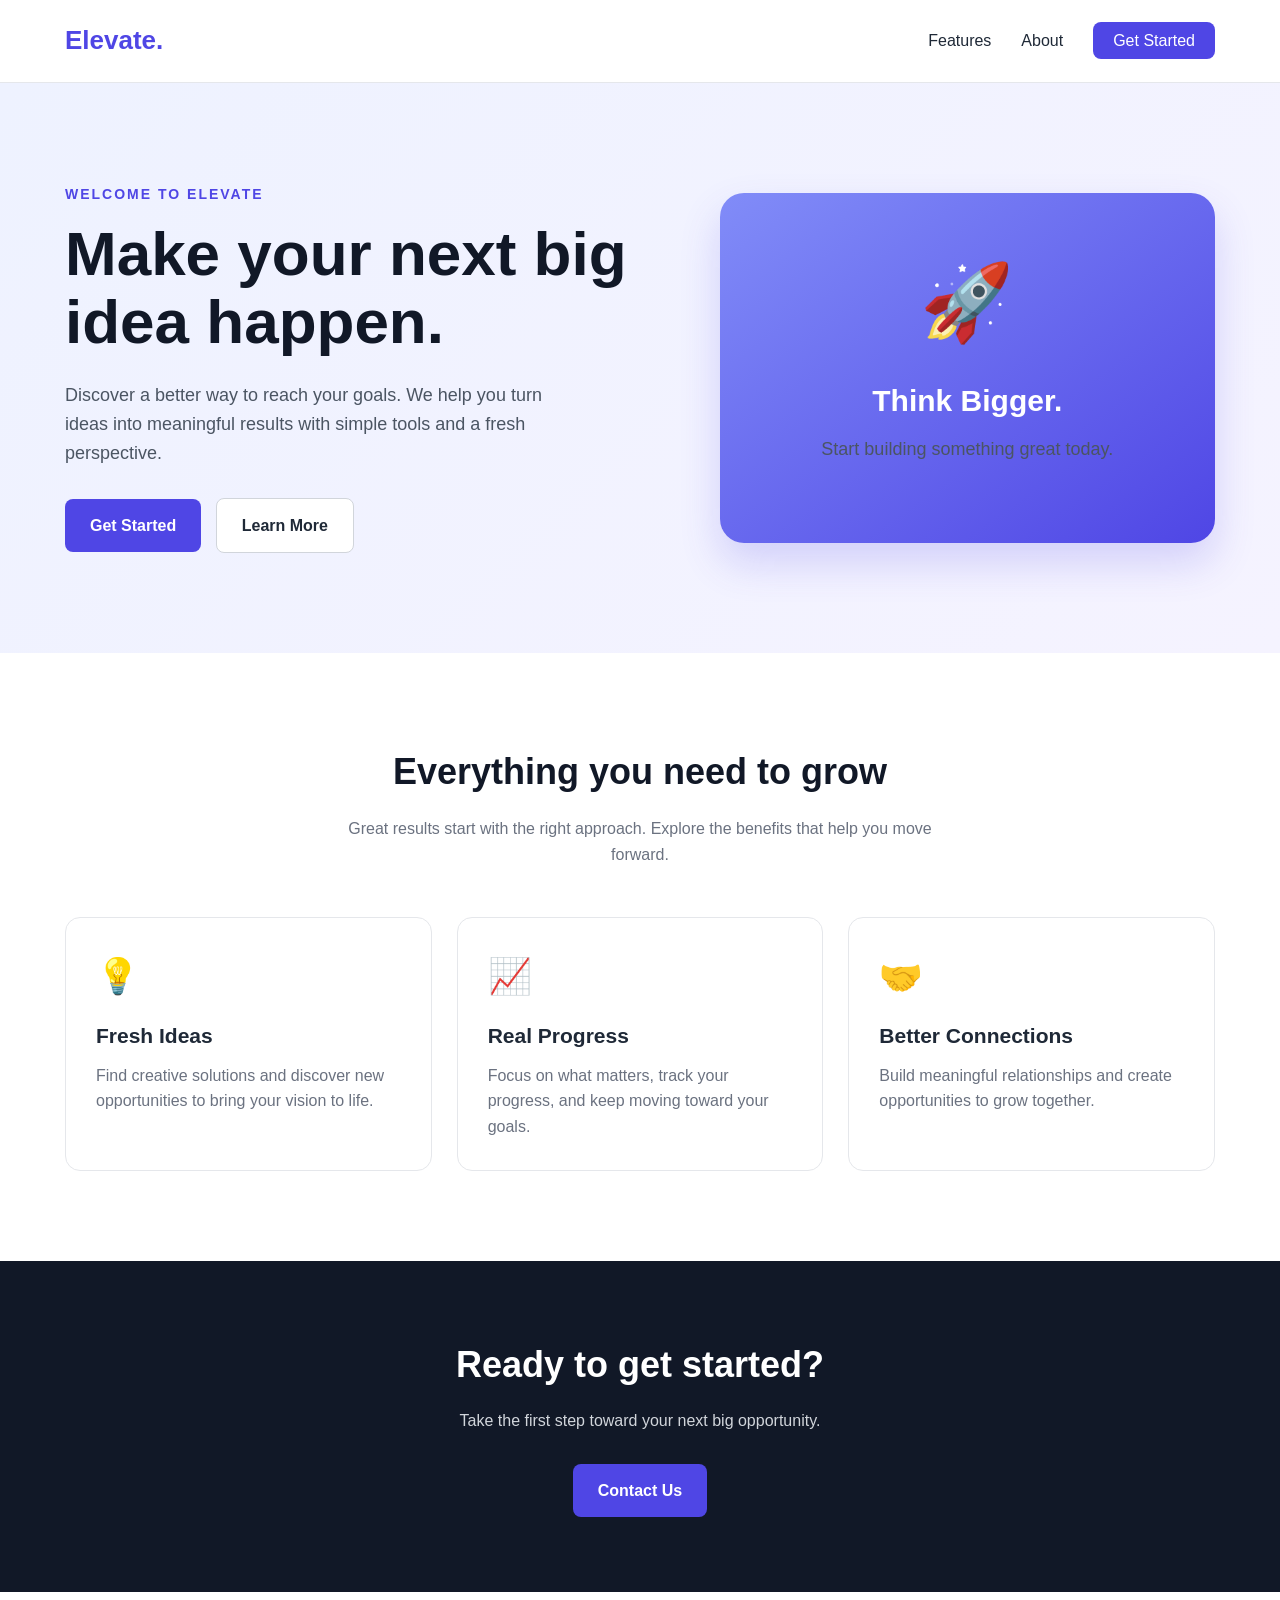
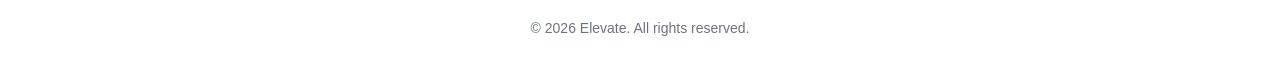
==== index.html @ 65e711c9 "Rename Home Page to index.html" ====
<!DOCTYPE html>
<html lang="en">
<head>
    <meta charset="UTF-8">
    <meta name="viewport" content="width=device-width, initial-scale=1.0">

    <title>Elevate | Welcome</title>

    <style>
        /* GENERAL STYLES */
        * {
            margin: 0;
            padding: 0;
            box-sizing: border-box;
        }

        html {
            scroll-behavior: smooth;
        }

        body {
            font-family: Arial, Helvetica, sans-serif;
            color: #1f2937;
            background-color: #ffffff;
            line-height: 1.6;
        }

        a {
            text-decoration: none;
            color: inherit;
        }

        .container {
            width: 90%;
            max-width: 1150px;
            margin: 0 auto;
        }

        /* NAVIGATION */
        header {
            background-color: #ffffff;
            border-bottom: 1px solid #e5e7eb;
            position: sticky;
            top: 0;
            z-index: 100;
        }

        nav {
            display: flex;
            justify-content: space-between;
            align-items: center;
            padding: 20px 0;
        }

        .logo {
            font-size: 26px;
            font-weight: bold;
            color: #4f46e5;
        }

        .nav-links {
            display: flex;
            align-items: center;
            gap: 30px;
            list-style: none;
        }

        .nav-links a:hover {
            color: #4f46e5;
        }

        .nav-cta {
            background-color: #4f46e5;
            color: white !important;
            padding: 10px 20px;
            border-radius: 8px;
        }

        .nav-cta:hover {
            background-color: #3730a3;
        }

        /* HERO SECTION */
        .hero {
            background: linear-gradient(135deg, #eef2ff, #f5f3ff);
            padding: 100px 0;
        }

        .hero-content {
            display: grid;
            grid-template-columns: 1.2fr 1fr;
            align-items: center;
            gap: 60px;
        }

        .eyebrow {
            color: #4f46e5;
            text-transform: uppercase;
            font-weight: bold;
            font-size: 14px;
            letter-spacing: 2px;
            margin-bottom: 15px;
        }

        .hero h1 {
            font-size: clamp(38px, 5vw, 62px);
            line-height: 1.1;
            margin-bottom: 25px;
            color: #111827;
        }

        .hero p {
            font-size: 18px;
            color: #4b5563;
            margin-bottom: 30px;
            max-width: 520px;
        }

        .button {
            display: inline-block;
            padding: 14px 25px;
            border-radius: 8px;
            font-weight: bold;
            transition: 0.2s ease;
        }

        .button-primary {
            background-color: #4f46e5;
            color: white;
        }

        .button-primary:hover {
            background-color: #3730a3;
            transform: translateY(-2px);
        }

        .button-secondary {
            border: 1px solid #d1d5db;
            background-color: white;
            margin-left: 10px;
        }

        .button-secondary:hover {
            background-color: #f3f4f6;
        }

        /* HERO IMAGE */
        .hero-image {
            min-height: 350px;
            background: linear-gradient(145deg, #818cf8, #4f46e5);
            border-radius: 24px;
            display: flex;
            justify-content: center;
            align-items: center;
            color: white;
            text-align: center;
            padding: 30px;
            box-shadow: 0 20px 40px rgba(79, 70, 229, 0.2);
        }

        .hero-image-content {
            max-width: 300px;
        }

        .hero-image .icon {
            font-size: 75px;
            margin-bottom: 15px;
        }

        .hero-image h2 {
            font-size: 30px;
            margin-bottom: 10px;
        }

        /* FEATURES SECTION */
        .features {
            padding: 90px 0;
            text-align: center;
        }

        .section-heading {
            font-size: 36px;
            color: #111827;
            margin-bottom: 15px;
        }

        .section-description {
            max-width: 600px;
            margin: 0 auto 50px;
            color: #6b7280;
        }

        .feature-grid {
            display: grid;
            grid-template-columns: repeat(3, 1fr);
            gap: 25px;
            text-align: left;
        }

        .feature-card {
            padding: 30px;
            border: 1px solid #e5e7eb;
            border-radius: 15px;
            transition: 0.2s ease;
        }

        .feature-card:hover {
            transform: translateY(-5px);
            box-shadow: 0 12px 25px rgba(0, 0, 0, 0.06);
        }

        .feature-icon {
            font-size: 35px;
            margin-bottom: 15px;
        }

        .feature-card h3 {
            margin-bottom: 10px;
            font-size: 21px;
        }

        .feature-card p {
            color: #6b7280;
        }

        /* CALL TO ACTION */
        .cta-section {
            padding: 75px 0;
            background-color: #111827;
            color: white;
            text-align: center;
        }

        .cta-section h2 {
            font-size: 36px;
            margin-bottom: 15px;
        }

        .cta-section p {
            color: #d1d5db;
            margin-bottom: 30px;
        }

        /* FOOTER */
        footer {
            padding: 25px 0;
            text-align: center;
            background-color: #ffffff;
            color: #6b7280;
            font-size: 14px;
        }

        /* MOBILE RESPONSIVENESS */
        @media (max-width: 768px) {
            .hero {
                padding: 65px 0;
            }

            .hero-content {
                grid-template-columns: 1fr;
                gap: 40px;
            }

            .hero h1 {
                font-size: 42px;
            }

            .feature-grid {
                grid-template-columns: 1fr;
            }

            .nav-links {
                gap: 12px;
                font-size: 14px;
            }

            .nav-links li:not(:last-child) {
                display: none;
            }

            .button-secondary {
                margin-left: 0;
                margin-top: 12px;
            }

            .section-heading,
            .cta-section h2 {
                font-size: 30px;
            }
        }
    </style>
</head>

<body>

    <!-- NAVIGATION -->
    <header>
        <div class="container">
            <nav>
                <a href="#" class="logo">Elevate.</a>

                <ul class="nav-links">
                    <li><a href="#features">Features</a></li>
                    <li><a href="#about">About</a></li>
                    <li><a href="#contact" class="nav-cta">Get Started</a></li>
                </ul>
            </nav>
        </div>
    </header>

    <!-- HERO SECTION -->
    <main>
        <section class="hero" id="about">
            <div class="container hero-content">

                <div>
                    <div class="eyebrow">Welcome to Elevate</div>

                    <h1>Make your next big idea happen.</h1>

                    <p>
                        Discover a better way to reach your goals.
                        We help you turn ideas into meaningful results
                        with simple tools and a fresh perspective.
                    </p>

                    <a href="#contact" class="button button-primary">
                        Get Started
                    </a>

                    <a href="#features" class="button button-secondary">
                        Learn More
                    </a>
                </div>

                <div class="hero-image">
                    <div class="hero-image-content">
                        <div class="icon" aria-hidden="true">🚀</div>
                        <h2>Think Bigger.</h2>
                        <p>Start building something great today.</p>
                    </div>
                </div>

            </div>
        </section>

        <!-- FEATURES SECTION -->
        <section class="features" id="features">
            <div class="container">

                <h2 class="section-heading">
                    Everything you need to grow
                </h2>

                <p class="section-description">
                    Great results start with the right approach.
                    Explore the benefits that help you move forward.
                </p>

                <div class="feature-grid">

                    <article class="feature-card">
                        <div class="feature-icon" aria-hidden="true">💡</div>
                        <h3>Fresh Ideas</h3>
                        <p>
                            Find creative solutions and discover new
                            opportunities to bring your vision to life.
                        </p>
                    </article>

                    <article class="feature-card">
                        <div class="feature-icon" aria-hidden="true">📈</div>
                        <h3>Real Progress</h3>
                        <p>
                            Focus on what matters, track your progress,
                            and keep moving toward your goals.
                        </p>
                    </article>

                    <article class="feature-card">
                        <div class="feature-icon" aria-hidden="true">🤝</div>
                        <h3>Better Connections</h3>
                        <p>
                            Build meaningful relationships and create
                            opportunities to grow together.
                        </p>
                    </article>

                </div>
            </div>
        </section>

        <!-- CALL TO ACTION -->
        <section class="cta-section" id="contact">
            <div class="container">
                <h2>Ready to get started?</h2>

                <p>
                    Take the first step toward your next big opportunity.
                </p>

                <a href="mailto:hello@example.com"
                   class="button button-primary">
                    Contact Us
                </a>
            </div>
        </section>
    </main>

    <!-- FOOTER -->
    <footer>
        <div class="container">
            <p>&copy; 2026 Elevate. All rights reserved.</p>
        </div>
    </footer>

</body>
</html>
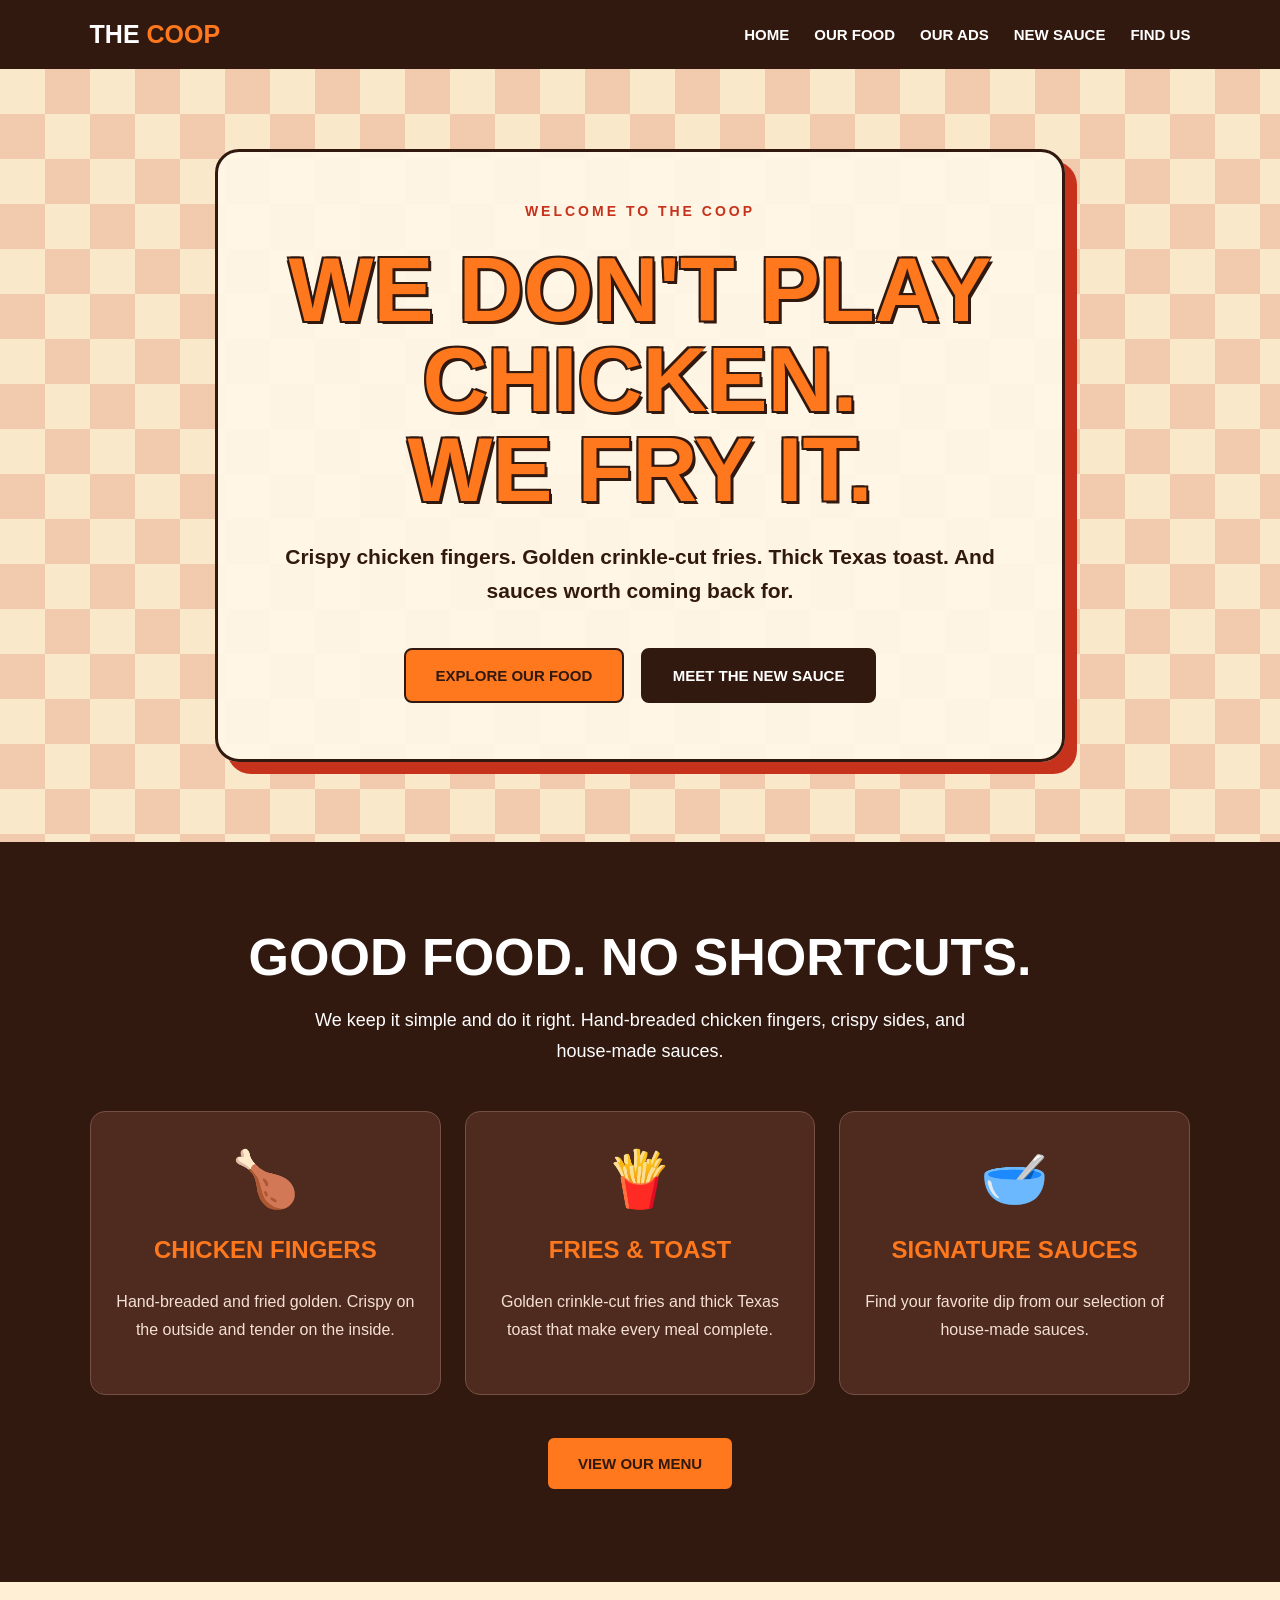
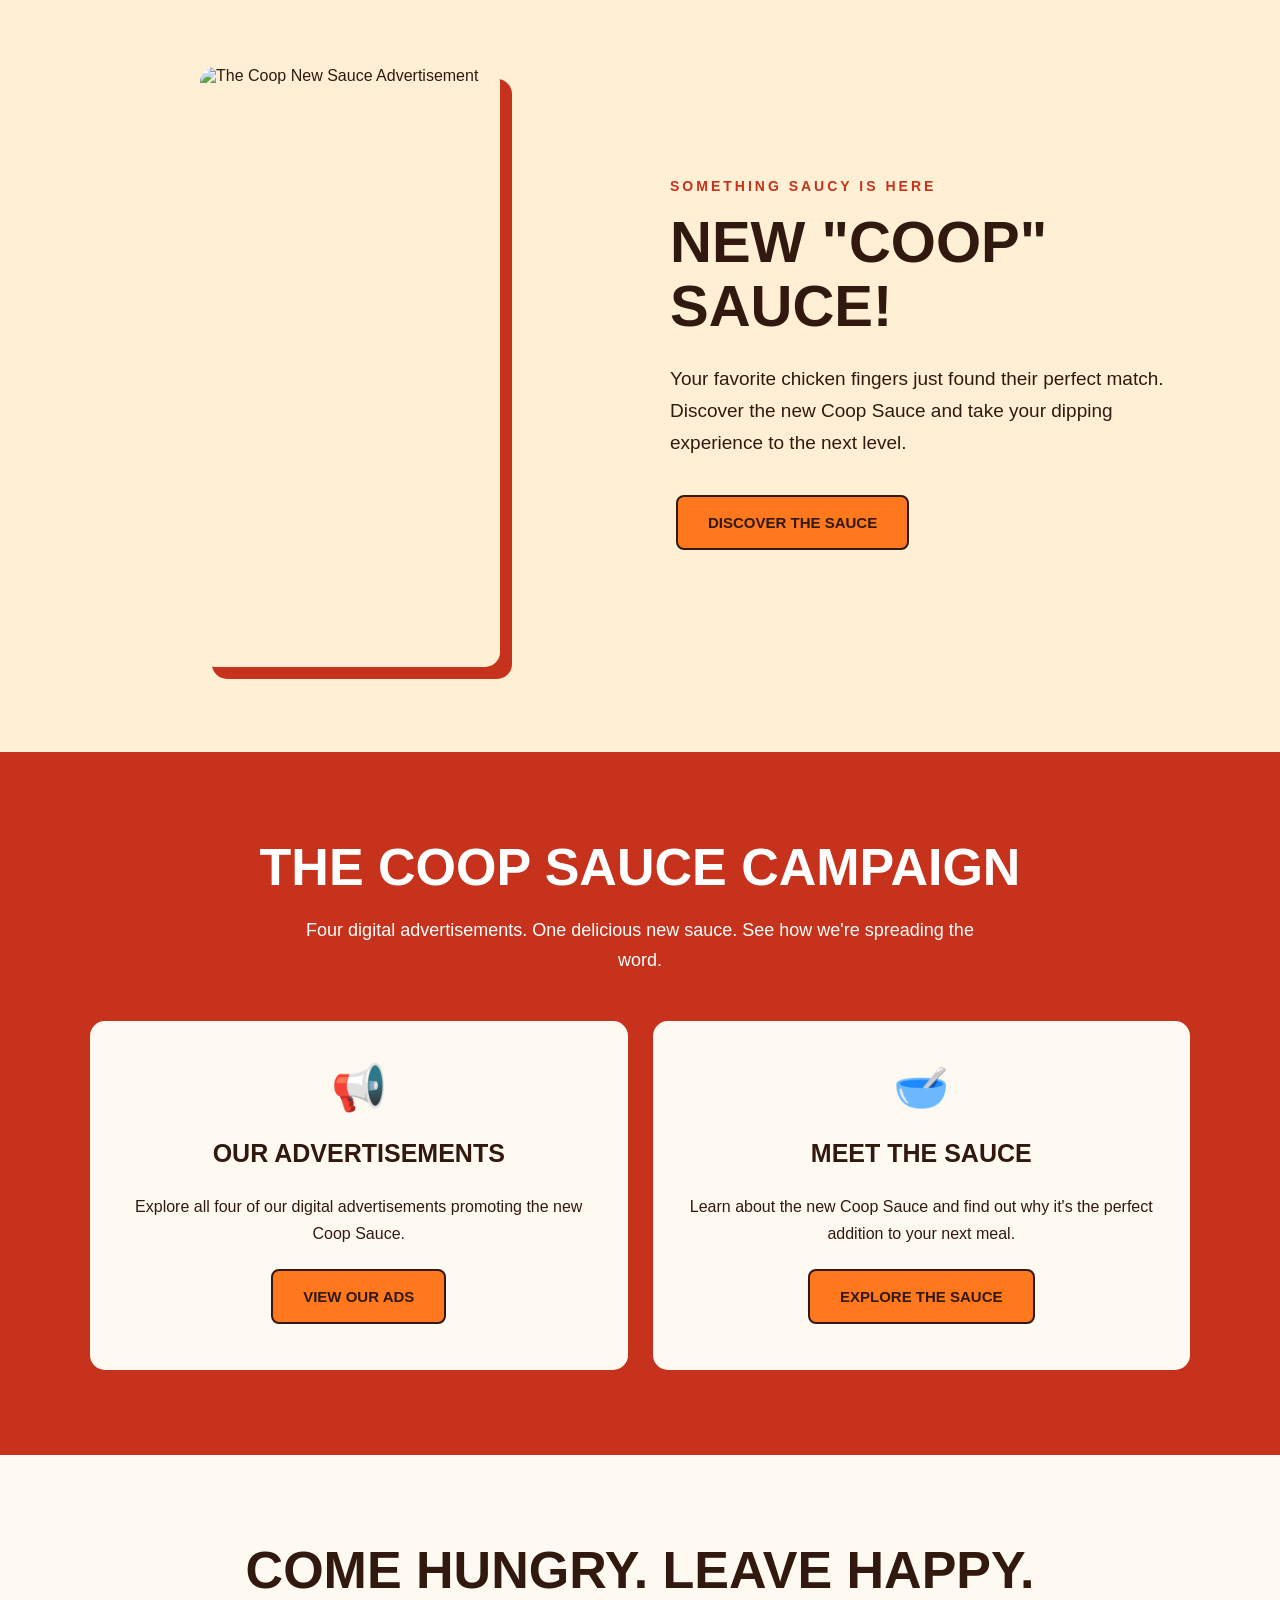
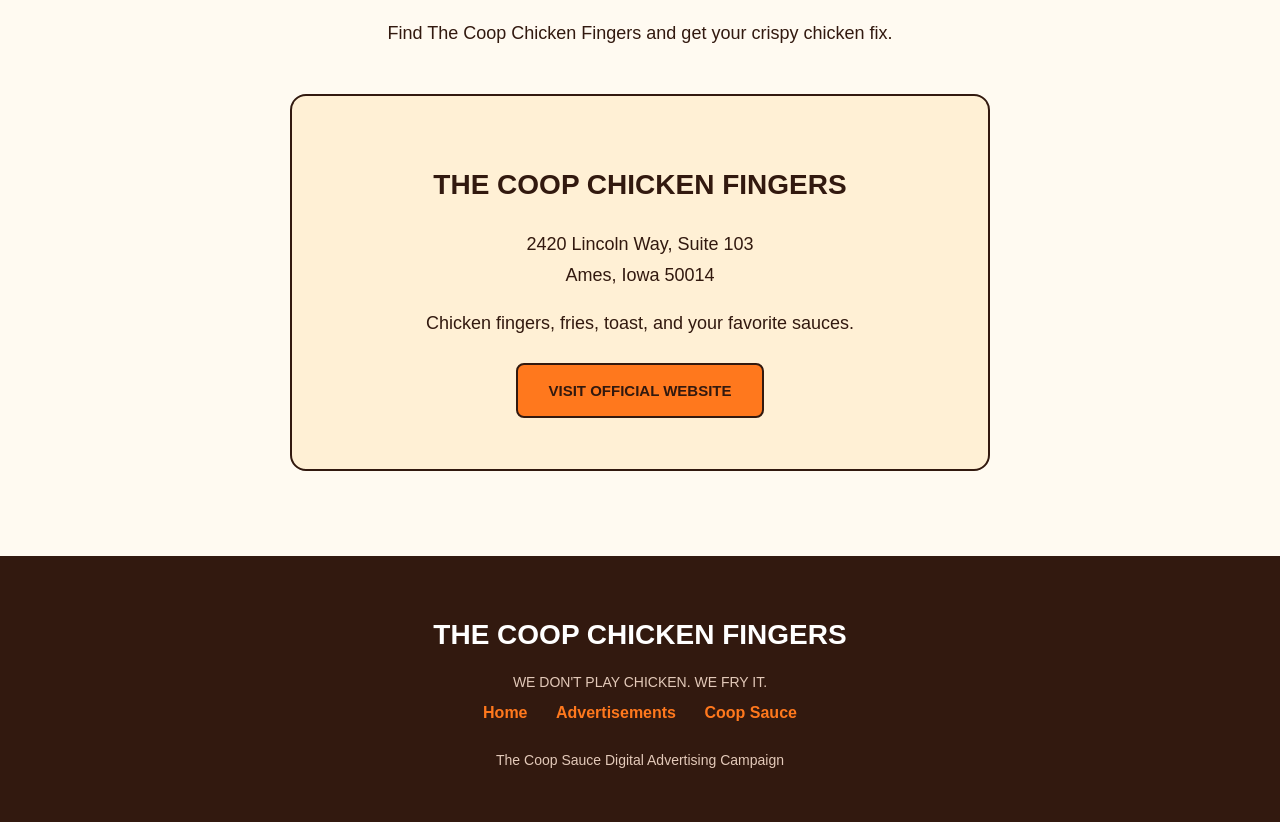
==== commit 0adcae92: "Revamp HTML structure and styles for website Updated the HTML structure and styles for the Coop Chic" ====
--- a/index.html
+++ b/index.html
@@ -1,418 +1,681 @@
+
 <!DOCTYPE html>
 <html lang="en">
 <head>
-    <meta charset="UTF-8">
-    <meta name="viewport" content="width=device-width, initial-scale=1.0">
-
-    <title>Elevate | Welcome</title>
-
-    <style>
-        /* GENERAL STYLES */
-        * {
-            margin: 0;
-            padding: 0;
-            box-sizing: border-box;
-        }
-
-        html {
-            scroll-behavior: smooth;
-        }
-
-        body {
-            font-family: Arial, Helvetica, sans-serif;
-            color: #1f2937;
-            background-color: #ffffff;
-            line-height: 1.6;
-        }
-
-        a {
-            text-decoration: none;
-            color: inherit;
-        }
-
-        .container {
-            width: 90%;
-            max-width: 1150px;
-            margin: 0 auto;
-        }
-
-        /* NAVIGATION */
-        header {
-            background-color: #ffffff;
-            border-bottom: 1px solid #e5e7eb;
-            position: sticky;
-            top: 0;
-            z-index: 100;
-        }
-
-        nav {
-            display: flex;
-            justify-content: space-between;
-            align-items: center;
-            padding: 20px 0;
-        }
-
-        .logo {
-            font-size: 26px;
-            font-weight: bold;
-            color: #4f46e5;
-        }
-
-        .nav-links {
-            display: flex;
-            align-items: center;
-            gap: 30px;
-            list-style: none;
-        }
-
-        .nav-links a:hover {
-            color: #4f46e5;
-        }
-
-        .nav-cta {
-            background-color: #4f46e5;
-            color: white !important;
-            padding: 10px 20px;
-            border-radius: 8px;
-        }
-
-        .nav-cta:hover {
-            background-color: #3730a3;
-        }
-
-        /* HERO SECTION */
-        .hero {
-            background: linear-gradient(135deg, #eef2ff, #f5f3ff);
-            padding: 100px 0;
-        }
-
-        .hero-content {
-            display: grid;
-            grid-template-columns: 1.2fr 1fr;
-            align-items: center;
-            gap: 60px;
-        }
-
-        .eyebrow {
-            color: #4f46e5;
-            text-transform: uppercase;
-            font-weight: bold;
-            font-size: 14px;
-            letter-spacing: 2px;
-            margin-bottom: 15px;
-        }
-
-        .hero h1 {
-            font-size: clamp(38px, 5vw, 62px);
-            line-height: 1.1;
-            margin-bottom: 25px;
-            color: #111827;
-        }
-
-        .hero p {
-            font-size: 18px;
-            color: #4b5563;
-            margin-bottom: 30px;
-            max-width: 520px;
-        }
-
-        .button {
-            display: inline-block;
-            padding: 14px 25px;
-            border-radius: 8px;
-            font-weight: bold;
-            transition: 0.2s ease;
-        }
-
-        .button-primary {
-            background-color: #4f46e5;
-            color: white;
-        }
-
-        .button-primary:hover {
-            background-color: #3730a3;
-            transform: translateY(-2px);
-        }
-
-        .button-secondary {
-            border: 1px solid #d1d5db;
-            background-color: white;
-            margin-left: 10px;
-        }
-
-        .button-secondary:hover {
-            background-color: #f3f4f6;
-        }
-
-        /* HERO IMAGE */
-        .hero-image {
-            min-height: 350px;
-            background: linear-gradient(145deg, #818cf8, #4f46e5);
-            border-radius: 24px;
-            display: flex;
-            justify-content: center;
-            align-items: center;
-            color: white;
-            text-align: center;
-            padding: 30px;
-            box-shadow: 0 20px 40px rgba(79, 70, 229, 0.2);
-        }
-
-        .hero-image-content {
-            max-width: 300px;
-        }
-
-        .hero-image .icon {
-            font-size: 75px;
-            margin-bottom: 15px;
-        }
-
-        .hero-image h2 {
-            font-size: 30px;
-            margin-bottom: 10px;
-        }
-
-        /* FEATURES SECTION */
-        .features {
-            padding: 90px 0;
-            text-align: center;
-        }
-
-        .section-heading {
-            font-size: 36px;
-            color: #111827;
-            margin-bottom: 15px;
-        }
-
-        .section-description {
-            max-width: 600px;
-            margin: 0 auto 50px;
-            color: #6b7280;
-        }
-
-        .feature-grid {
-            display: grid;
-            grid-template-columns: repeat(3, 1fr);
-            gap: 25px;
-            text-align: left;
-        }
-
-        .feature-card {
-            padding: 30px;
-            border: 1px solid #e5e7eb;
-            border-radius: 15px;
-            transition: 0.2s ease;
-        }
-
-        .feature-card:hover {
-            transform: translateY(-5px);
-            box-shadow: 0 12px 25px rgba(0, 0, 0, 0.06);
-        }
-
-        .feature-icon {
-            font-size: 35px;
-            margin-bottom: 15px;
-        }
-
-        .feature-card h3 {
-            margin-bottom: 10px;
-            font-size: 21px;
-        }
-
-        .feature-card p {
-            color: #6b7280;
-        }
-
-        /* CALL TO ACTION */
-        .cta-section {
-            padding: 75px 0;
-            background-color: #111827;
-            color: white;
-            text-align: center;
-        }
-
-        .cta-section h2 {
-            font-size: 36px;
-            margin-bottom: 15px;
-        }
-
-        .cta-section p {
-            color: #d1d5db;
-            margin-bottom: 30px;
-        }
-
-        /* FOOTER */
-        footer {
-            padding: 25px 0;
-            text-align: center;
-            background-color: #ffffff;
-            color: #6b7280;
-            font-size: 14px;
-        }
-
-        /* MOBILE RESPONSIVENESS */
-        @media (max-width: 768px) {
-            .hero {
-                padding: 65px 0;
-            }
-
-            .hero-content {
-                grid-template-columns: 1fr;
-                gap: 40px;
-            }
-
-            .hero h1 {
-                font-size: 42px;
-            }
-
-            .feature-grid {
-                grid-template-columns: 1fr;
-            }
-
-            .nav-links {
-                gap: 12px;
-                font-size: 14px;
-            }
-
-            .nav-links li:not(:last-child) {
-                display: none;
-            }
-
-            .button-secondary {
-                margin-left: 0;
-                margin-top: 12px;
-            }
-
-            .section-heading,
-            .cta-section h2 {
-                font-size: 30px;
-            }
-        }
-    </style>
+<meta charset="UTF-8">
+<meta name="viewport" content="width=device-width, initial-scale=1.0">
+<meta name="description" content="The Coop Chicken Fingers - crispy chicken, golden fries, Texas toast, and signature sauces.">
+<title>The Coop | Chicken Fingers</title>
+
+<style>
+:root {
+  --red: #c6321b;
+  --orange: #ff781d;
+  --cream: #fff0d5;
+  --brown: #32190f;
+  --white: #fffaf1;
+}
+
+* {
+  box-sizing: border-box;
+}
+
+html {
+  scroll-behavior: smooth;
+}
+
+body {
+  margin: 0;
+  font-family: Arial, Helvetica, sans-serif;
+  background: var(--cream);
+  color: var(--brown);
+}
+
+a {
+  text-decoration: none;
+}
+
+nav {
+  background: var(--brown);
+  padding: 20px 7%;
+  display: flex;
+  align-items: center;
+  justify-content: space-between;
+  flex-wrap: wrap;
+  gap: 18px;
+}
+
+.logo {
+  color: white;
+  font-size: 25px;
+  font-weight: 900;
+}
+
+.logo span {
+  color: var(--orange);
+}
+
+.nav-links {
+  display: flex;
+  flex-wrap: wrap;
+  gap: 25px;
+}
+
+.nav-links a {
+  color: white;
+  font-weight: bold;
+  font-size: 15px;
+}
+
+.nav-links a:hover {
+  color: var(--orange);
+}
+
+.hero {
+  min-height: 630px;
+  display: flex;
+  align-items: center;
+  justify-content: center;
+  padding: 80px 20px;
+  text-align: center;
+  background-color: #fae8cb;
+  background-image:
+    linear-gradient(
+      45deg,
+      rgba(195,45,23,.16) 25%,
+      transparent 25%,
+      transparent 75%,
+      rgba(195,45,23,.16) 75%
+    ),
+    linear-gradient(
+      45deg,
+      rgba(195,45,23,.16) 25%,
+      transparent 25%,
+      transparent 75%,
+      rgba(195,45,23,.16) 75%
+    );
+  background-size: 90px 90px;
+  background-position: 0 0, 45px 45px;
+}
+
+.hero-content {
+  max-width: 850px;
+  background: rgba(255,247,232,.94);
+  padding: 50px 35px;
+  border-radius: 24px;
+  border: 3px solid var(--brown);
+  box-shadow: 12px 12px 0 var(--red);
+}
+
+.eyebrow {
+  font-size: 14px;
+  letter-spacing: 3px;
+  font-weight: 900;
+  color: var(--red);
+}
+
+h1 {
+  font-size: clamp(48px, 8vw, 90px);
+  line-height: 1;
+  margin: 25px 0;
+  font-weight: 900;
+  color: var(--orange);
+  text-shadow:
+    3px 3px var(--brown),
+    -2px -2px var(--brown),
+    2px -2px var(--brown),
+    -2px 2px var(--brown);
+}
+
+.hero p {
+  font-size: 21px;
+  font-weight: bold;
+  line-height: 1.6;
+  margin-bottom: 35px;
+}
+
+.button {
+  display: inline-block;
+  background: var(--orange);
+  color: var(--brown);
+  border: 2px solid var(--brown);
+  padding: 17px 30px;
+  border-radius: 8px;
+  font-weight: 900;
+  font-size: 15px;
+  transition: .2s;
+  margin: 6px;
+}
+
+.button:hover {
+  background: #ffab63;
+  transform: translateY(-3px);
+}
+
+.button-dark {
+  background: var(--brown);
+  color: white;
+}
+
+.button-dark:hover {
+  background: #633324;
+}
+
+.section {
+  padding: 85px 20px;
+  text-align: center;
+}
+
+.container {
+  max-width: 1100px;
+  margin: auto;
+}
+
+.section-title {
+  font-size: clamp(32px, 5vw, 52px);
+  font-weight: 900;
+  margin: 0 0 18px;
+}
+
+.section-description {
+  font-size: 18px;
+  line-height: 1.7;
+  max-width: 700px;
+  margin: 0 auto 45px;
+}
+
+.food-section {
+  background: var(--brown);
+  color: white;
+}
+
+.food-grid {
+  display: grid;
+  grid-template-columns: repeat(3, 1fr);
+  gap: 24px;
+}
+
+.food-card {
+  background: #4e2b1e;
+  padding: 35px 23px;
+  border-radius: 15px;
+  border: 1px solid #765044;
+}
+
+.food-icon {
+  font-size: 55px;
+  margin-bottom: 20px;
+}
+
+.food-card h3 {
+  font-size: 24px;
+  color: var(--orange);
+}
+
+.food-card p {
+  color: #f4e0d3;
+  font-size: 16px;
+  line-height: 1.7;
+}
+
+.sauce-section {
+  background: var(--cream);
+}
+
+.sauce-grid {
+  display: grid;
+  grid-template-columns: 1fr 1fr;
+  gap: 60px;
+  align-items: center;
+  text-align: left;
+}
+
+.sauce-photo {
+  display: block;
+  width: 100%;
+  max-width: 300px;
+  height: auto;
+  margin: auto;
+  border-radius: 15px;
+  box-shadow: 12px 12px 0 var(--red);
+}
+
+.sauce-content h2 {
+  font-size: clamp(36px, 5vw, 58px);
+  margin: 15px 0 25px;
+  line-height: 1.1;
+  font-weight: 900;
+}
+
+.sauce-content p {
+  font-size: 19px;
+  line-height: 1.7;
+  margin-bottom: 30px;
+}
+
+.campaign {
+  background: var(--red);
+  color: white;
+}
+
+.campaign-grid {
+  display: grid;
+  grid-template-columns: repeat(2, 1fr);
+  gap: 25px;
+}
+
+.campaign-card {
+  background: var(--white);
+  color: var(--brown);
+  padding: 40px 25px;
+  border-radius: 15px;
+}
+
+.campaign-card h3 {
+  font-size: 25px;
+}
+
+.campaign-card p {
+  font-size: 16px;
+  line-height: 1.7;
+}
+
+.campaign-card .symbol {
+  font-size: 45px;
+}
+
+.location {
+  background: var(--white);
+}
+
+.location-box {
+  background: var(--cream);
+  border: 2px solid var(--brown);
+  padding: 45px 25px;
+  max-width: 700px;
+  margin: auto;
+  border-radius: 16px;
+}
+
+.location-box h3 {
+  font-size: 28px;
+}
+
+.location-box p {
+  font-size: 18px;
+  line-height: 1.7;
+}
+
+footer {
+  background: var(--brown);
+  color: white;
+  text-align: center;
+  padding: 40px 20px;
+}
+
+footer h2 {
+  font-size: 28px;
+}
+
+footer a {
+  color: var(--orange);
+  font-weight: bold;
+  margin: 0 12px;
+}
+
+footer p {
+  color: #e3c9b9;
+  font-size: 14px;
+}
+
+@media (max-width: 750px) {
+  .food-grid,
+  .sauce-grid,
+  .campaign-grid {
+    grid-template-columns: 1fr;
+  }
+
+  nav {
+    justify-content: center;
+    text-align: center;
+  }
+
+  .nav-links {
+    justify-content: center;
+    gap: 15px;
+  }
+
+  .hero {
+    min-height: 550px;
+  }
+
+  .hero-content {
+    padding: 35px 20px;
+  }
+
+  .hero p {
+    font-size: 17px;
+  }
+
+  .section {
+    padding: 60px 18px;
+  }
+
+  .sauce-grid,
+  .sauce-content {
+    text-align: center;
+  }
+}
+</style>
 </head>
 
 <body>
 
-    <!-- NAVIGATION -->
-    <header>
-        <div class="container">
-            <nav>
-                <a href="#" class="logo">Elevate.</a>
-
-                <ul class="nav-links">
-                    <li><a href="#features">Features</a></li>
-                    <li><a href="#about">About</a></li>
-                    <li><a href="#contact" class="nav-cta">Get Started</a></li>
-                </ul>
-            </nav>
-        </div>
-    </header>
-
-    <!-- HERO SECTION -->
-    <main>
-        <section class="hero" id="about">
-            <div class="container hero-content">
-
-                <div>
-                    <div class="eyebrow">Welcome to Elevate</div>
-
-                    <h1>Make your next big idea happen.</h1>
-
-                    <p>
-                        Discover a better way to reach your goals.
-                        We help you turn ideas into meaningful results
-                        with simple tools and a fresh perspective.
-                    </p>
-
-                    <a href="#contact" class="button button-primary">
-                        Get Started
-                    </a>
-
-                    <a href="#features" class="button button-secondary">
-                        Learn More
-                    </a>
-                </div>
-
-                <div class="hero-image">
-                    <div class="hero-image-content">
-                        <div class="icon" aria-hidden="true">🚀</div>
-                        <h2>Think Bigger.</h2>
-                        <p>Start building something great today.</p>
-                    </div>
-                </div>
-
-            </div>
-        </section>
-
-        <!-- FEATURES SECTION -->
-        <section class="features" id="features">
-            <div class="container">
-
-                <h2 class="section-heading">
-                    Everything you need to grow
-                </h2>
-
-                <p class="section-description">
-                    Great results start with the right approach.
-                    Explore the benefits that help you move forward.
-                </p>
-
-                <div class="feature-grid">
-
-                    <article class="feature-card">
-                        <div class="feature-icon" aria-hidden="true">💡</div>
-                        <h3>Fresh Ideas</h3>
-                        <p>
-                            Find creative solutions and discover new
-                            opportunities to bring your vision to life.
-                        </p>
-                    </article>
-
-                    <article class="feature-card">
-                        <div class="feature-icon" aria-hidden="true">📈</div>
-                        <h3>Real Progress</h3>
-                        <p>
-                            Focus on what matters, track your progress,
-                            and keep moving toward your goals.
-                        </p>
-                    </article>
-
-                    <article class="feature-card">
-                        <div class="feature-icon" aria-hidden="true">🤝</div>
-                        <h3>Better Connections</h3>
-                        <p>
-                            Build meaningful relationships and create
-                            opportunities to grow together.
-                        </p>
-                    </article>
-
-                </div>
-            </div>
-        </section>
-
-        <!-- CALL TO ACTION -->
-        <section class="cta-section" id="contact">
-            <div class="container">
-                <h2>Ready to get started?</h2>
-
-                <p>
-                    Take the first step toward your next big opportunity.
-                </p>
-
-                <a href="mailto:hello@example.com"
-                   class="button button-primary">
-                    Contact Us
-                </a>
-            </div>
-        </section>
-    </main>
-
-    <!-- FOOTER -->
-    <footer>
-        <div class="container">
-            <p>&copy; 2026 Elevate. All rights reserved.</p>
-        </div>
-    </footer>
+<!-- NAVIGATION -->
+
+<nav>
+  <a href="index.html" class="logo">
+    THE <span>COOP</span>
+  </a>
+
+  <div class="nav-links">
+    <a href="index.html">HOME</a>
+    <a href="#food">OUR FOOD</a>
+    <a href="ads.html">OUR ADS</a>
+    <a href="landing.html">NEW SAUCE</a>
+    <a href="#location">FIND US</a>
+  </div>
+</nav>
+
+
+<!-- HERO SECTION -->
+
+<section class="hero">
+
+  <div class="hero-content">
+
+    <span class="eyebrow">
+      WELCOME TO THE COOP
+    </span>
+
+    <h1>
+      WE DON'T PLAY CHICKEN.<br>
+      WE FRY IT.
+    </h1>
+
+    <p>
+      Crispy chicken fingers.
+      Golden crinkle-cut fries.
+      Thick Texas toast.
+      And sauces worth coming back for.
+    </p>
+
+    <a href="#food" class="button">
+      EXPLORE OUR FOOD
+    </a>
+
+    <a href="landing.html" class="button button-dark">
+      MEET THE NEW SAUCE
+    </a>
+
+  </div>
+
+</section>
+
+
+<!-- FOOD SECTION -->
+
+<section class="section food-section" id="food">
+
+  <div class="container">
+
+    <h2 class="section-title">
+      GOOD FOOD. NO SHORTCUTS.
+    </h2>
+
+    <p class="section-description">
+      We keep it simple and do it right.
+      Hand-breaded chicken fingers, crispy sides,
+      and house-made sauces.
+    </p>
+
+    <div class="food-grid">
+
+      <div class="food-card">
+
+        <div class="food-icon">🍗</div>
+
+        <h3>CHICKEN FINGERS</h3>
+
+        <p>
+          Hand-breaded and fried golden.
+          Crispy on the outside and tender
+          on the inside.
+        </p>
+
+      </div>
+
+      <div class="food-card">
+
+        <div class="food-icon">🍟</div>
+
+        <h3>FRIES & TOAST</h3>
+
+        <p>
+          Golden crinkle-cut fries and
+          thick Texas toast that make
+          every meal complete.
+        </p>
+
+      </div>
+
+      <div class="food-card">
+
+        <div class="food-icon">🥣</div>
+
+        <h3>SIGNATURE SAUCES</h3>
+
+        <p>
+          Find your favorite dip from
+          our selection of house-made
+          sauces.
+        </p>
+
+      </div>
+
+    </div>
+
+    <div style="margin-top:35px;">
+
+      <a
+        href="https://thecoopchickenfingers.com/menu"
+        target="_blank"
+        rel="noopener noreferrer"
+        class="button"
+      >
+        VIEW OUR MENU
+      </a>
+
+    </div>
+
+  </div>
+
+</section>
+
+
+<!-- NEW COOP SAUCE -->
+
+<section class="section sauce-section">
+
+  <div class="container sauce-grid">
+
+    <div>
+
+      <img
+        src="images/coop-300x600.png"
+        alt="The Coop New Sauce Advertisement"
+        class="sauce-photo"
+        width="300"
+        height="600"
+        loading="lazy"
+      >
+
+    </div>
+
+    <div class="sauce-content">
+
+      <span class="eyebrow">
+        SOMETHING SAUCY IS HERE
+      </span>
+
+      <h2>
+        NEW "COOP" SAUCE!
+      </h2>
+
+      <p>
+        Your favorite chicken fingers
+        just found their perfect match.
+        Discover the new Coop Sauce
+        and take your dipping experience
+        to the next level.
+      </p>
+
+      <a href="landing.html" class="button">
+        DISCOVER THE SAUCE
+      </a>
+
+    </div>
+
+  </div>
+
+</section>
+
+
+<!-- ADVERTISING CAMPAIGN -->
+
+<section class="section campaign">
+
+  <div class="container">
+
+    <h2 class="section-title">
+      THE COOP SAUCE CAMPAIGN
+    </h2>
+
+    <p class="section-description">
+      Four digital advertisements.
+      One delicious new sauce.
+      See how we're spreading the word.
+    </p>
+
+    <div class="campaign-grid">
+
+      <div class="campaign-card">
+
+        <div class="symbol">📢</div>
+
+        <h3>OUR ADVERTISEMENTS</h3>
+
+        <p>
+          Explore all four of our digital
+          advertisements promoting the
+          new Coop Sauce.
+        </p>
+
+        <a href="ads.html" class="button">
+          VIEW OUR ADS
+        </a>
+
+      </div>
+
+      <div class="campaign-card">
+
+        <div class="symbol">🥣</div>
+
+        <h3>MEET THE SAUCE</h3>
+
+        <p>
+          Learn about the new Coop Sauce
+          and find out why it's the perfect
+          addition to your next meal.
+        </p>
+
+        <a href="landing.html" class="button">
+          EXPLORE THE SAUCE
+        </a>
+
+      </div>
+
+    </div>
+
+  </div>
+
+</section>
+
+
+<!-- LOCATION SECTION -->
+
+<section class="section location" id="location">
+
+  <div class="container">
+
+    <h2 class="section-title">
+      COME HUNGRY. LEAVE HAPPY.
+    </h2>
+
+    <p class="section-description">
+      Find The Coop Chicken Fingers
+      and get your crispy chicken fix.
+    </p>
+
+    <div class="location-box">
+
+      <h3>THE COOP CHICKEN FINGERS</h3>
+
+      <p>
+        2420 Lincoln Way, Suite 103<br>
+        Ames, Iowa 50014
+      </p>
+
+      <p>
+        Chicken fingers, fries, toast,
+        and your favorite sauces.
+      </p>
+
+      <a
+        href="https://thecoopchickenfingers.com/"
+        target="_blank"
+        rel="noopener noreferrer"
+        class="button"
+      >
+        VISIT OFFICIAL WEBSITE
+      </a>
+
+    </div>
+
+  </div>
+
+</section>
+
+
+<!-- FOOTER -->
+
+<footer>
+
+  <h2>THE COOP CHICKEN FINGERS</h2>
+
+  <p>WE DON'T PLAY CHICKEN. WE FRY IT.</p>
+
+  <div>
+    <a href="index.html">Home</a>
+    <a href="ads.html">Advertisements</a>
+    <a href="landing.html">Coop Sauce</a>
+  </div>
+
+  <p style="margin-top:30px;">
+    The Coop Sauce Digital Advertising Campaign
+  </p>
+
+</footer>
 
 </body>
 </html>
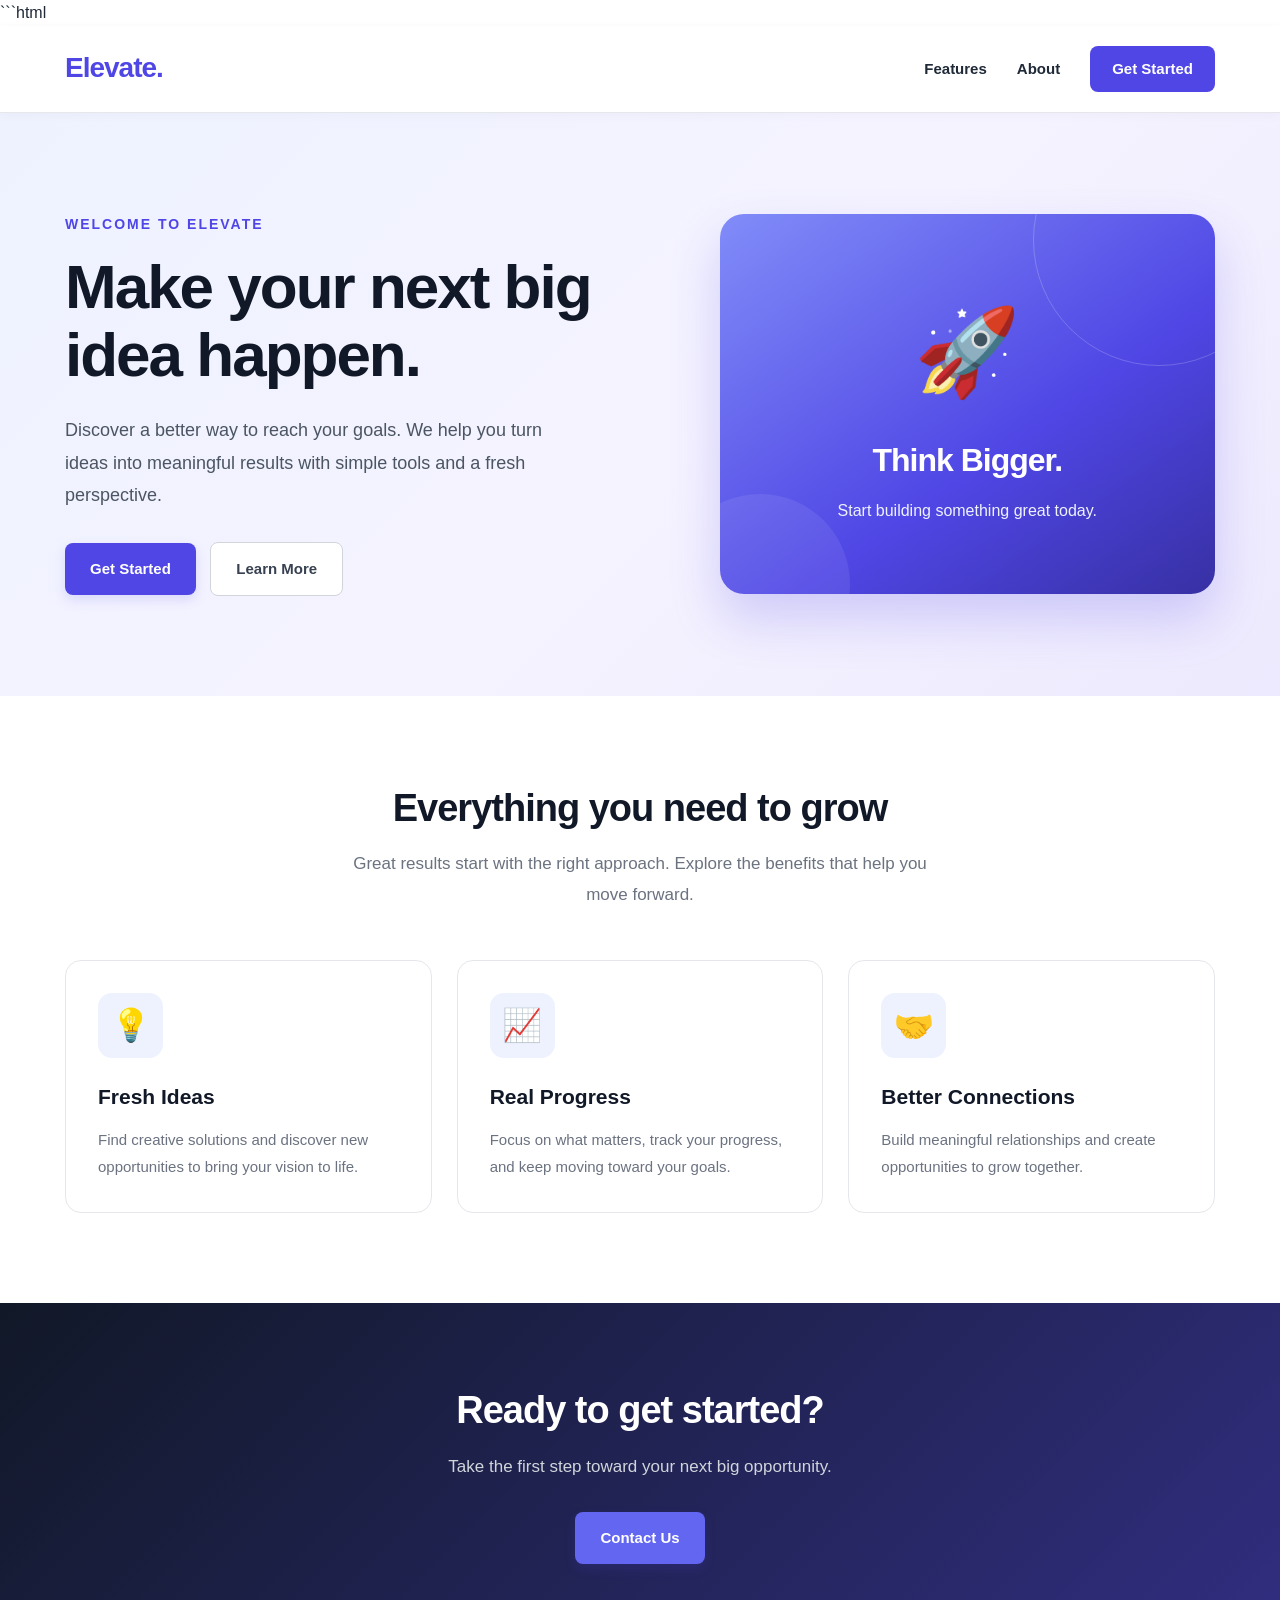
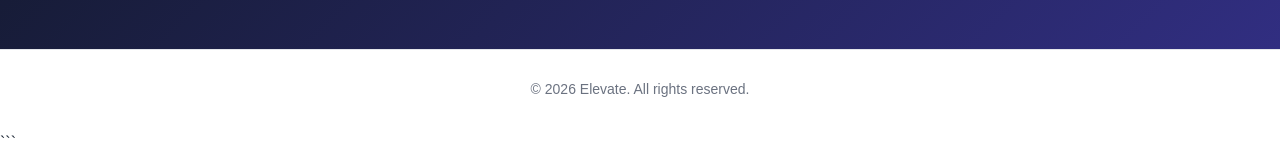
==== commit 0dd04cd8: "Refactor index.html for Elevate website Updated the HTML structure and content for the Elevate websi" ====
--- a/index.html
+++ b/index.html
@@ -1,681 +1,211 @@
-
+```html
 <!DOCTYPE html>
 <html lang="en">
+
 <head>
-<meta charset="UTF-8">
-<meta name="viewport" content="width=device-width, initial-scale=1.0">
-<meta name="description" content="The Coop Chicken Fingers - crispy chicken, golden fries, Texas toast, and signature sauces.">
-<title>The Coop | Chicken Fingers</title>
-
-<style>
-:root {
-  --red: #c6321b;
-  --orange: #ff781d;
-  --cream: #fff0d5;
-  --brown: #32190f;
-  --white: #fffaf1;
-}
-
-* {
-  box-sizing: border-box;
-}
-
-html {
-  scroll-behavior: smooth;
-}
-
-body {
-  margin: 0;
-  font-family: Arial, Helvetica, sans-serif;
-  background: var(--cream);
-  color: var(--brown);
-}
-
-a {
-  text-decoration: none;
-}
-
-nav {
-  background: var(--brown);
-  padding: 20px 7%;
-  display: flex;
-  align-items: center;
-  justify-content: space-between;
-  flex-wrap: wrap;
-  gap: 18px;
-}
-
-.logo {
-  color: white;
-  font-size: 25px;
-  font-weight: 900;
-}
-
-.logo span {
-  color: var(--orange);
-}
-
-.nav-links {
-  display: flex;
-  flex-wrap: wrap;
-  gap: 25px;
-}
-
-.nav-links a {
-  color: white;
-  font-weight: bold;
-  font-size: 15px;
-}
-
-.nav-links a:hover {
-  color: var(--orange);
-}
-
-.hero {
-  min-height: 630px;
-  display: flex;
-  align-items: center;
-  justify-content: center;
-  padding: 80px 20px;
-  text-align: center;
-  background-color: #fae8cb;
-  background-image:
-    linear-gradient(
-      45deg,
-      rgba(195,45,23,.16) 25%,
-      transparent 25%,
-      transparent 75%,
-      rgba(195,45,23,.16) 75%
-    ),
-    linear-gradient(
-      45deg,
-      rgba(195,45,23,.16) 25%,
-      transparent 25%,
-      transparent 75%,
-      rgba(195,45,23,.16) 75%
-    );
-  background-size: 90px 90px;
-  background-position: 0 0, 45px 45px;
-}
-
-.hero-content {
-  max-width: 850px;
-  background: rgba(255,247,232,.94);
-  padding: 50px 35px;
-  border-radius: 24px;
-  border: 3px solid var(--brown);
-  box-shadow: 12px 12px 0 var(--red);
-}
-
-.eyebrow {
-  font-size: 14px;
-  letter-spacing: 3px;
-  font-weight: 900;
-  color: var(--red);
-}
-
-h1 {
-  font-size: clamp(48px, 8vw, 90px);
-  line-height: 1;
-  margin: 25px 0;
-  font-weight: 900;
-  color: var(--orange);
-  text-shadow:
-    3px 3px var(--brown),
-    -2px -2px var(--brown),
-    2px -2px var(--brown),
-    -2px 2px var(--brown);
-}
-
-.hero p {
-  font-size: 21px;
-  font-weight: bold;
-  line-height: 1.6;
-  margin-bottom: 35px;
-}
-
-.button {
-  display: inline-block;
-  background: var(--orange);
-  color: var(--brown);
-  border: 2px solid var(--brown);
-  padding: 17px 30px;
-  border-radius: 8px;
-  font-weight: 900;
-  font-size: 15px;
-  transition: .2s;
-  margin: 6px;
-}
-
-.button:hover {
-  background: #ffab63;
-  transform: translateY(-3px);
-}
-
-.button-dark {
-  background: var(--brown);
-  color: white;
-}
-
-.button-dark:hover {
-  background: #633324;
-}
-
-.section {
-  padding: 85px 20px;
-  text-align: center;
-}
-
-.container {
-  max-width: 1100px;
-  margin: auto;
-}
-
-.section-title {
-  font-size: clamp(32px, 5vw, 52px);
-  font-weight: 900;
-  margin: 0 0 18px;
-}
-
-.section-description {
-  font-size: 18px;
-  line-height: 1.7;
-  max-width: 700px;
-  margin: 0 auto 45px;
-}
-
-.food-section {
-  background: var(--brown);
-  color: white;
-}
-
-.food-grid {
-  display: grid;
-  grid-template-columns: repeat(3, 1fr);
-  gap: 24px;
-}
-
-.food-card {
-  background: #4e2b1e;
-  padding: 35px 23px;
-  border-radius: 15px;
-  border: 1px solid #765044;
-}
-
-.food-icon {
-  font-size: 55px;
-  margin-bottom: 20px;
-}
-
-.food-card h3 {
-  font-size: 24px;
-  color: var(--orange);
-}
-
-.food-card p {
-  color: #f4e0d3;
-  font-size: 16px;
-  line-height: 1.7;
-}
-
-.sauce-section {
-  background: var(--cream);
-}
-
-.sauce-grid {
-  display: grid;
-  grid-template-columns: 1fr 1fr;
-  gap: 60px;
-  align-items: center;
-  text-align: left;
-}
-
-.sauce-photo {
-  display: block;
-  width: 100%;
-  max-width: 300px;
-  height: auto;
-  margin: auto;
-  border-radius: 15px;
-  box-shadow: 12px 12px 0 var(--red);
-}
-
-.sauce-content h2 {
-  font-size: clamp(36px, 5vw, 58px);
-  margin: 15px 0 25px;
-  line-height: 1.1;
-  font-weight: 900;
-}
-
-.sauce-content p {
-  font-size: 19px;
-  line-height: 1.7;
-  margin-bottom: 30px;
-}
-
-.campaign {
-  background: var(--red);
-  color: white;
-}
-
-.campaign-grid {
-  display: grid;
-  grid-template-columns: repeat(2, 1fr);
-  gap: 25px;
-}
-
-.campaign-card {
-  background: var(--white);
-  color: var(--brown);
-  padding: 40px 25px;
-  border-radius: 15px;
-}
-
-.campaign-card h3 {
-  font-size: 25px;
-}
-
-.campaign-card p {
-  font-size: 16px;
-  line-height: 1.7;
-}
-
-.campaign-card .symbol {
-  font-size: 45px;
-}
-
-.location {
-  background: var(--white);
-}
-
-.location-box {
-  background: var(--cream);
-  border: 2px solid var(--brown);
-  padding: 45px 25px;
-  max-width: 700px;
-  margin: auto;
-  border-radius: 16px;
-}
-
-.location-box h3 {
-  font-size: 28px;
-}
-
-.location-box p {
-  font-size: 18px;
-  line-height: 1.7;
-}
-
-footer {
-  background: var(--brown);
-  color: white;
-  text-align: center;
-  padding: 40px 20px;
-}
-
-footer h2 {
-  font-size: 28px;
-}
-
-footer a {
-  color: var(--orange);
-  font-weight: bold;
-  margin: 0 12px;
-}
-
-footer p {
-  color: #e3c9b9;
-  font-size: 14px;
-}
-
-@media (max-width: 750px) {
-  .food-grid,
-  .sauce-grid,
-  .campaign-grid {
-    grid-template-columns: 1fr;
-  }
-
-  nav {
-    justify-content: center;
-    text-align: center;
-  }
-
-  .nav-links {
-    justify-content: center;
-    gap: 15px;
-  }
-
-  .hero {
-    min-height: 550px;
-  }
-
-  .hero-content {
-    padding: 35px 20px;
-  }
-
-  .hero p {
-    font-size: 17px;
-  }
-
-  .section {
-    padding: 60px 18px;
-  }
-
-  .sauce-grid,
-  .sauce-content {
-    text-align: center;
-  }
-}
-</style>
+    <meta charset="UTF-8">
+    <meta name="viewport" content="width=device-width, initial-scale=1.0">
+
+    <title>Elevate | Welcome</title>
+
+    <meta name="description" content="Discover a better way to reach your goals with Elevate. Turn your ideas into meaningful results with simple tools and a fresh perspective.">
+
+    <!-- Connect the external CSS stylesheet -->
+    <link rel="stylesheet" href="style.css">
 </head>
 
 <body>
 
-<!-- NAVIGATION -->
-
-<nav>
-  <a href="index.html" class="logo">
-    THE <span>COOP</span>
-  </a>
-
-  <div class="nav-links">
-    <a href="index.html">HOME</a>
-    <a href="#food">OUR FOOD</a>
-    <a href="ads.html">OUR ADS</a>
-    <a href="landing.html">NEW SAUCE</a>
-    <a href="#location">FIND US</a>
-  </div>
-</nav>
-
-
-<!-- HERO SECTION -->
-
-<section class="hero">
-
-  <div class="hero-content">
-
-    <span class="eyebrow">
-      WELCOME TO THE COOP
-    </span>
-
-    <h1>
-      WE DON'T PLAY CHICKEN.<br>
-      WE FRY IT.
-    </h1>
-
-    <p>
-      Crispy chicken fingers.
-      Golden crinkle-cut fries.
-      Thick Texas toast.
-      And sauces worth coming back for.
-    </p>
-
-    <a href="#food" class="button">
-      EXPLORE OUR FOOD
-    </a>
-
-    <a href="landing.html" class="button button-dark">
-      MEET THE NEW SAUCE
-    </a>
-
-  </div>
-
-</section>
-
-
-<!-- FOOD SECTION -->
-
-<section class="section food-section" id="food">
-
-  <div class="container">
-
-    <h2 class="section-title">
-      GOOD FOOD. NO SHORTCUTS.
-    </h2>
-
-    <p class="section-description">
-      We keep it simple and do it right.
-      Hand-breaded chicken fingers, crispy sides,
-      and house-made sauces.
-    </p>
-
-    <div class="food-grid">
-
-      <div class="food-card">
-
-        <div class="food-icon">🍗</div>
-
-        <h3>CHICKEN FINGERS</h3>
-
-        <p>
-          Hand-breaded and fried golden.
-          Crispy on the outside and tender
-          on the inside.
-        </p>
-
-      </div>
-
-      <div class="food-card">
-
-        <div class="food-icon">🍟</div>
-
-        <h3>FRIES & TOAST</h3>
-
-        <p>
-          Golden crinkle-cut fries and
-          thick Texas toast that make
-          every meal complete.
-        </p>
-
-      </div>
-
-      <div class="food-card">
-
-        <div class="food-icon">🥣</div>
-
-        <h3>SIGNATURE SAUCES</h3>
-
-        <p>
-          Find your favorite dip from
-          our selection of house-made
-          sauces.
-        </p>
-
-      </div>
-
-    </div>
-
-    <div style="margin-top:35px;">
-
-      <a
-        href="https://thecoopchickenfingers.com/menu"
-        target="_blank"
-        rel="noopener noreferrer"
-        class="button"
-      >
-        VIEW OUR MENU
-      </a>
-
-    </div>
-
-  </div>
-
-</section>
-
-
-<!-- NEW COOP SAUCE -->
-
-<section class="section sauce-section">
-
-  <div class="container sauce-grid">
-
-    <div>
-
-      <img
-        src="images/coop-300x600.png"
-        alt="The Coop New Sauce Advertisement"
-        class="sauce-photo"
-        width="300"
-        height="600"
-        loading="lazy"
-      >
-
-    </div>
-
-    <div class="sauce-content">
-
-      <span class="eyebrow">
-        SOMETHING SAUCY IS HERE
-      </span>
-
-      <h2>
-        NEW "COOP" SAUCE!
-      </h2>
-
-      <p>
-        Your favorite chicken fingers
-        just found their perfect match.
-        Discover the new Coop Sauce
-        and take your dipping experience
-        to the next level.
-      </p>
-
-      <a href="landing.html" class="button">
-        DISCOVER THE SAUCE
-      </a>
-
-    </div>
-
-  </div>
-
-</section>
-
-
-<!-- ADVERTISING CAMPAIGN -->
-
-<section class="section campaign">
-
-  <div class="container">
-
-    <h2 class="section-title">
-      THE COOP SAUCE CAMPAIGN
-    </h2>
-
-    <p class="section-description">
-      Four digital advertisements.
-      One delicious new sauce.
-      See how we're spreading the word.
-    </p>
-
-    <div class="campaign-grid">
-
-      <div class="campaign-card">
-
-        <div class="symbol">📢</div>
-
-        <h3>OUR ADVERTISEMENTS</h3>
-
-        <p>
-          Explore all four of our digital
-          advertisements promoting the
-          new Coop Sauce.
-        </p>
-
-        <a href="ads.html" class="button">
-          VIEW OUR ADS
-        </a>
-
-      </div>
-
-      <div class="campaign-card">
-
-        <div class="symbol">🥣</div>
-
-        <h3>MEET THE SAUCE</h3>
-
-        <p>
-          Learn about the new Coop Sauce
-          and find out why it's the perfect
-          addition to your next meal.
-        </p>
-
-        <a href="landing.html" class="button">
-          EXPLORE THE SAUCE
-        </a>
-
-      </div>
-
-    </div>
-
-  </div>
-
-</section>
-
-
-<!-- LOCATION SECTION -->
-
-<section class="section location" id="location">
-
-  <div class="container">
-
-    <h2 class="section-title">
-      COME HUNGRY. LEAVE HAPPY.
-    </h2>
-
-    <p class="section-description">
-      Find The Coop Chicken Fingers
-      and get your crispy chicken fix.
-    </p>
-
-    <div class="location-box">
-
-      <h3>THE COOP CHICKEN FINGERS</h3>
-
-      <p>
-        2420 Lincoln Way, Suite 103<br>
-        Ames, Iowa 50014
-      </p>
-
-      <p>
-        Chicken fingers, fries, toast,
-        and your favorite sauces.
-      </p>
-
-      <a
-        href="https://thecoopchickenfingers.com/"
-        target="_blank"
-        rel="noopener noreferrer"
-        class="button"
-      >
-        VISIT OFFICIAL WEBSITE
-      </a>
-
-    </div>
-
-  </div>
-
-</section>
-
-
-<!-- FOOTER -->
-
-<footer>
-
-  <h2>THE COOP CHICKEN FINGERS</h2>
-
-  <p>WE DON'T PLAY CHICKEN. WE FRY IT.</p>
-
-  <div>
-    <a href="index.html">Home</a>
-    <a href="ads.html">Advertisements</a>
-    <a href="landing.html">Coop Sauce</a>
-  </div>
-
-  <p style="margin-top:30px;">
-    The Coop Sauce Digital Advertising Campaign
-  </p>
-
-</footer>
+    <!-- NAVIGATION BAR -->
+    <header>
+        <div class="container">
+            <nav aria-label="Main navigation">
+
+                <a href="#home" class="logo">Elevate.</a>
+
+                <ul class="nav-links">
+                    <li><a href="#features">Features</a></li>
+                    <li><a href="#about">About</a></li>
+                    <li><a href="#contact" class="nav-cta">Get Started</a></li>
+                </ul>
+
+            </nav>
+        </div>
+    </header>
+
+
+    <!-- MAIN CONTENT -->
+    <main>
+
+        <!-- HERO SECTION -->
+        <section class="hero" id="home">
+            <div class="container hero-content">
+
+                <!-- Hero Text -->
+                <div class="hero-text">
+
+                    <div class="eyebrow">Welcome to Elevate</div>
+
+                    <h1>Make your next big idea happen.</h1>
+
+                    <p>
+                        Discover a better way to reach your goals.
+                        We help you turn ideas into meaningful results
+                        with simple tools and a fresh perspective.
+                    </p>
+
+                    <a href="#contact" class="button button-primary">
+                        Get Started
+                    </a>
+
+                    <a href="#features" class="button button-secondary">
+                        Learn More
+                    </a>
+
+                </div>
+
+
+                <!-- Hero Graphic -->
+                <div class="hero-image">
+
+                    <div class="hero-image-content">
+
+                        <div class="icon" aria-hidden="true">🚀</div>
+
+                        <h2>Think Bigger.</h2>
+
+                        <p>
+                            Start building something great today.
+                        </p>
+
+                    </div>
+
+                </div>
+
+            </div>
+        </section>
+
+
+
+        <!-- FEATURES SECTION -->
+        <section class="features" id="features">
+
+            <div class="container">
+
+                <h2 class="section-heading">
+                    Everything you need to grow
+                </h2>
+
+                <p class="section-description">
+                    Great results start with the right approach.
+                    Explore the benefits that help you move forward.
+                </p>
+
+
+                <!-- Feature Cards -->
+                <div class="feature-grid">
+
+
+                    <!-- Feature One -->
+                    <article class="feature-card">
+
+                        <div class="feature-icon" aria-hidden="true">
+                            💡
+                        </div>
+
+                        <h3>Fresh Ideas</h3>
+
+                        <p>
+                            Find creative solutions and discover new
+                            opportunities to bring your vision to life.
+                        </p>
+
+                    </article>
+
+
+
+                    <!-- Feature Two -->
+                    <article class="feature-card">
+
+                        <div class="feature-icon" aria-hidden="true">
+                            📈
+                        </div>
+
+                        <h3>Real Progress</h3>
+
+                        <p>
+                            Focus on what matters, track your progress,
+                            and keep moving toward your goals.
+                        </p>
+
+                    </article>
+
+
+
+                    <!-- Feature Three -->
+                    <article class="feature-card">
+
+                        <div class="feature-icon" aria-hidden="true">
+                            🤝
+                        </div>
+
+                        <h3>Better Connections</h3>
+
+                        <p>
+                            Build meaningful relationships and create
+                            opportunities to grow together.
+                        </p>
+
+                    </article>
+
+
+                </div>
+
+            </div>
+
+        </section>
+
+
+
+        <!-- CALL-TO-ACTION SECTION -->
+        <section class="cta-section" id="contact">
+
+            <div class="container">
+
+                <h2>Ready to get started?</h2>
+
+                <p>
+                    Take the first step toward your next big opportunity.
+                </p>
+
+                <a href="mailto:hello@example.com"
+                   class="button button-primary">
+                    Contact Us
+                </a>
+
+            </div>
+
+        </section>
+
+    </main>
+
+
+
+    <!-- FOOTER -->
+    <footer>
+
+        <div class="container">
+
+            <p>
+                &copy; 2026 Elevate. All rights reserved.
+            </p>
+
+        </div>
+
+    </footer>
+
 
 </body>
+
 </html>
+```
--- a/style.css
+++ b/style.css
@@ -0,0 +1,680 @@
+/* ========================================
+   GENERAL STYLES
+======================================== */
+
+* {
+    margin: 0;
+    padding: 0;
+    box-sizing: border-box;
+}
+
+html {
+    scroll-behavior: smooth;
+    scroll-padding-top: 90px;
+}
+
+body {
+    font-family: Arial, Helvetica, sans-serif;
+    color: #1f2937;
+    background-color: #ffffff;
+    line-height: 1.6;
+}
+
+a {
+    text-decoration: none;
+    color: inherit;
+}
+
+.container {
+    width: 90%;
+    max-width: 1150px;
+    margin: 0 auto;
+}
+
+::selection {
+    background-color: #c7d2fe;
+    color: #312e81;
+}
+
+
+/* ========================================
+   NAVIGATION BAR
+======================================== */
+
+header {
+    background-color: #ffffff;
+    border-bottom: 1px solid #e5e7eb;
+    position: sticky;
+    top: 0;
+    z-index: 100;
+    box-shadow: 0 2px 12px rgba(0, 0, 0, 0.03);
+}
+
+nav {
+    display: flex;
+    justify-content: space-between;
+    align-items: center;
+    padding: 20px 0;
+}
+
+.logo {
+    font-size: 28px;
+    font-weight: bold;
+    color: #4f46e5;
+    letter-spacing: -1px;
+    transition: color 0.2s ease;
+}
+
+.logo:hover {
+    color: #3730a3;
+}
+
+.nav-links {
+    display: flex;
+    align-items: center;
+    gap: 30px;
+    list-style: none;
+}
+
+.nav-links a {
+    font-size: 15px;
+    font-weight: 600;
+    transition: color 0.2s ease;
+}
+
+.nav-links a:hover {
+    color: #4f46e5;
+}
+
+.nav-links .nav-cta {
+    display: inline-block;
+    background-color: #4f46e5;
+    color: #ffffff !important;
+    padding: 11px 22px;
+    border-radius: 8px;
+    transition: background-color 0.2s ease,
+                transform 0.2s ease,
+                box-shadow 0.2s ease;
+}
+
+.nav-links .nav-cta:hover {
+    background-color: #3730a3;
+    transform: translateY(-2px);
+    box-shadow: 0 5px 12px rgba(79, 70, 229, 0.2);
+}
+
+
+/* ========================================
+   HERO SECTION
+======================================== */
+
+.hero {
+    background: linear-gradient(
+        135deg,
+        #eef2ff 0%,
+        #f5f3ff 55%,
+        #ede9fe 100%
+    );
+
+    padding: 100px 0;
+    overflow: hidden;
+}
+
+.hero-content {
+    display: grid;
+    grid-template-columns: 1.2fr 1fr;
+    align-items: center;
+    gap: 60px;
+}
+
+.eyebrow {
+    display: inline-block;
+    color: #4f46e5;
+    text-transform: uppercase;
+    font-weight: bold;
+    font-size: 14px;
+    letter-spacing: 2px;
+    margin-bottom: 18px;
+}
+
+.hero h1 {
+    font-size: clamp(38px, 5vw, 62px);
+    line-height: 1.1;
+    letter-spacing: -2px;
+    margin-bottom: 25px;
+    color: #111827;
+}
+
+.hero p {
+    font-size: 18px;
+    color: #4b5563;
+    margin-bottom: 30px;
+    max-width: 520px;
+    line-height: 1.8;
+}
+
+
+/* ========================================
+   BUTTONS
+======================================== */
+
+.button {
+    display: inline-block;
+    padding: 14px 25px;
+    border-radius: 8px;
+    font-weight: bold;
+    font-size: 15px;
+    text-align: center;
+
+    transition: background-color 0.2s ease,
+                color 0.2s ease,
+                transform 0.2s ease,
+                box-shadow 0.2s ease;
+}
+
+.button-primary {
+    background-color: #4f46e5;
+    color: #ffffff;
+    box-shadow: 0 5px 12px rgba(79, 70, 229, 0.15);
+}
+
+.button-primary:hover {
+    background-color: #3730a3;
+    transform: translateY(-3px);
+    box-shadow: 0 8px 18px rgba(79, 70, 229, 0.25);
+}
+
+.button-secondary {
+    border: 1px solid #d1d5db;
+    background-color: #ffffff;
+    color: #374151;
+    margin-left: 10px;
+}
+
+.button-secondary:hover {
+    background-color: #f3f4f6;
+    border-color: #9ca3af;
+    transform: translateY(-2px);
+}
+
+
+/* ========================================
+   HERO IMAGE / FEATURE BOX
+======================================== */
+
+.hero-image {
+    min-height: 380px;
+
+    background: linear-gradient(
+        145deg,
+        #818cf8,
+        #4f46e5 60%,
+        #3730a3
+    );
+
+    border-radius: 24px;
+
+    display: flex;
+    justify-content: center;
+    align-items: center;
+
+    color: #ffffff;
+    text-align: center;
+    padding: 35px;
+
+    box-shadow: 0 25px 50px rgba(79, 70, 229, 0.22);
+
+    position: relative;
+    overflow: hidden;
+
+    transition: transform 0.3s ease,
+                box-shadow 0.3s ease;
+}
+
+.hero-image:hover {
+    transform: translateY(-5px);
+    box-shadow: 0 30px 60px rgba(79, 70, 229, 0.3);
+}
+
+/* Decorative circles */
+
+.hero-image::before {
+    content: "";
+    position: absolute;
+    width: 250px;
+    height: 250px;
+    border: 1px solid rgba(255, 255, 255, 0.2);
+    border-radius: 50%;
+    top: -100px;
+    right: -70px;
+}
+
+.hero-image::after {
+    content: "";
+    position: absolute;
+    width: 180px;
+    height: 180px;
+    background-color: rgba(255, 255, 255, 0.08);
+    border-radius: 50%;
+    bottom: -80px;
+    left: -50px;
+}
+
+.hero-image-content {
+    max-width: 300px;
+    position: relative;
+    z-index: 1;
+}
+
+.hero-image .icon {
+    font-size: 85px;
+    margin-bottom: 15px;
+    display: inline-block;
+    animation: float 3s ease-in-out infinite;
+}
+
+.hero-image h2 {
+    font-size: 32px;
+    margin-bottom: 10px;
+    letter-spacing: -1px;
+}
+
+.hero-image p {
+    color: #eef2ff;
+    font-size: 16px;
+    margin-bottom: 0;
+    line-height: 1.7;
+}
+
+
+/* Rocket floating animation */
+
+@keyframes float {
+    0% {
+        transform: translateY(0);
+    }
+
+    50% {
+        transform: translateY(-10px);
+    }
+
+    100% {
+        transform: translateY(0);
+    }
+}
+
+
+/* ========================================
+   FEATURES SECTION
+======================================== */
+
+.features {
+    padding: 90px 0;
+    text-align: center;
+    background-color: #ffffff;
+}
+
+.section-heading {
+    font-size: clamp(28px, 4vw, 38px);
+    line-height: 1.2;
+    color: #111827;
+    letter-spacing: -1px;
+    margin-bottom: 18px;
+}
+
+.section-description {
+    max-width: 600px;
+    margin: 0 auto 50px;
+    color: #6b7280;
+    font-size: 17px;
+    line-height: 1.8;
+}
+
+
+/* Three-column card layout */
+
+.feature-grid {
+    display: grid;
+    grid-template-columns: repeat(3, 1fr);
+    gap: 25px;
+    text-align: left;
+}
+
+
+/* Individual feature cards */
+
+.feature-card {
+    padding: 32px;
+    background-color: #ffffff;
+    border: 1px solid #e5e7eb;
+    border-radius: 16px;
+
+    transition: transform 0.25s ease,
+                box-shadow 0.25s ease,
+                border-color 0.25s ease;
+}
+
+.feature-card:hover {
+    transform: translateY(-7px);
+    box-shadow: 0 15px 35px rgba(31, 41, 55, 0.08);
+    border-color: #c7d2fe;
+}
+
+
+/* Feature icons */
+
+.feature-icon {
+    width: 65px;
+    height: 65px;
+
+    display: flex;
+    justify-content: center;
+    align-items: center;
+
+    font-size: 32px;
+    margin-bottom: 22px;
+
+    background-color: #eef2ff;
+    border-radius: 14px;
+}
+
+
+/* Feature headings */
+
+.feature-card h3 {
+    margin-bottom: 12px;
+    font-size: 21px;
+    color: #111827;
+}
+
+
+/* Feature descriptions */
+
+.feature-card p {
+    color: #6b7280;
+    font-size: 15px;
+    line-height: 1.8;
+}
+
+
+/* ========================================
+   CALL-TO-ACTION SECTION
+======================================== */
+
+.cta-section {
+    padding: 85px 0;
+
+    background: linear-gradient(
+        135deg,
+        #111827,
+        #312e81
+    );
+
+    color: #ffffff;
+    text-align: center;
+}
+
+.cta-section h2 {
+    font-size: clamp(28px, 4vw, 38px);
+    line-height: 1.2;
+    letter-spacing: -1px;
+    margin-bottom: 18px;
+}
+
+.cta-section p {
+    color: #d1d5db;
+    font-size: 17px;
+    margin-bottom: 30px;
+    line-height: 1.8;
+}
+
+.cta-section .button-primary {
+    background-color: #6366f1;
+    color: #ffffff;
+}
+
+.cta-section .button-primary:hover {
+    background-color: #818cf8;
+    color: #111827;
+}
+
+
+/* ========================================
+   FOOTER
+======================================== */
+
+footer {
+    padding: 28px 0;
+    text-align: center;
+    background-color: #ffffff;
+    color: #6b7280;
+    font-size: 14px;
+    border-top: 1px solid #e5e7eb;
+}
+
+footer p {
+    line-height: 1.7;
+}
+
+
+/* ========================================
+   KEYBOARD ACCESSIBILITY
+======================================== */
+
+a:focus-visible {
+    outline: 3px solid #818cf8;
+    outline-offset: 4px;
+}
+
+
+/* ========================================
+   TABLET RESPONSIVENESS
+======================================== */
+
+@media (max-width: 900px) {
+
+    .hero {
+        padding: 75px 0;
+    }
+
+    .hero-content {
+        grid-template-columns: 1fr 1fr;
+        gap: 35px;
+    }
+
+    .hero h1 {
+        font-size: 44px;
+    }
+
+    .hero-image {
+        min-height: 330px;
+    }
+
+    .feature-grid {
+        gap: 18px;
+    }
+
+    .feature-card {
+        padding: 25px;
+    }
+
+    .nav-links {
+        gap: 20px;
+    }
+}
+
+
+/* ========================================
+   MOBILE RESPONSIVENESS
+======================================== */
+
+@media (max-width: 768px) {
+
+    /* Navigation */
+
+    nav {
+        padding: 16px 0;
+    }
+
+    .logo {
+        font-size: 25px;
+    }
+
+    .nav-links {
+        gap: 12px;
+        font-size: 13px;
+    }
+
+    .nav-links li:not(:last-child) {
+        display: none;
+    }
+
+    .nav-links .nav-cta {
+        padding: 10px 16px;
+        font-size: 14px;
+    }
+
+
+    /* Hero */
+
+    .hero {
+        padding: 65px 0;
+    }
+
+    .hero-content {
+        grid-template-columns: 1fr;
+        gap: 40px;
+    }
+
+    .hero h1 {
+        font-size: 42px;
+        letter-spacing: -1.5px;
+    }
+
+    .hero p {
+        font-size: 16px;
+    }
+
+    .hero-image {
+        min-height: 300px;
+        padding: 25px;
+    }
+
+    .hero-image .icon {
+        font-size: 70px;
+    }
+
+    .hero-image h2 {
+        font-size: 28px;
+    }
+
+
+    /* Buttons */
+
+    .button {
+        padding: 13px 20px;
+        font-size: 14px;
+    }
+
+    .button-secondary {
+        margin-left: 5px;
+    }
+
+
+    /* Features */
+
+    .features {
+        padding: 65px 0;
+    }
+
+    .section-heading {
+        font-size: 30px;
+    }
+
+    .section-description {
+        font-size: 16px;
+        margin-bottom: 35px;
+    }
+
+    .feature-grid {
+        grid-template-columns: 1fr;
+        gap: 20px;
+    }
+
+    .feature-card {
+        padding: 28px;
+    }
+
+
+    /* Call to action */
+
+    .cta-section {
+        padding: 65px 0;
+    }
+
+    .cta-section h2 {
+        font-size: 30px;
+    }
+
+    .cta-section p {
+        font-size: 16px;
+    }
+}
+
+
+/* ========================================
+   SMALL MOBILE SCREENS
+======================================== */
+
+@media (max-width: 400px) {
+
+    .container {
+        width: 92%;
+    }
+
+    .hero h1 {
+        font-size: 36px;
+    }
+
+    .hero-image {
+        min-height: 270px;
+    }
+
+    .button {
+        padding: 12px 16px;
+        font-size: 13px;
+    }
+
+    .button-secondary {
+        margin-left: 0;
+        margin-top: 12px;
+    }
+
+    .section-heading {
+        font-size: 27px;
+    }
+
+    .feature-card {
+        padding: 23px;
+    }
+}
+
+
+/* ========================================
+   REDUCED MOTION ACCESSIBILITY
+======================================== */
+
+@media (prefers-reduced-motion: reduce) {
+
+    html {
+        scroll-behavior: auto;
+    }
+
+    *,
+    *::before,
+    *::after {
+        animation-duration: 0.01ms !important;
+        animation-iteration-count: 1 !important;
+        transition-duration: 0.01ms !important;
+    }
+}
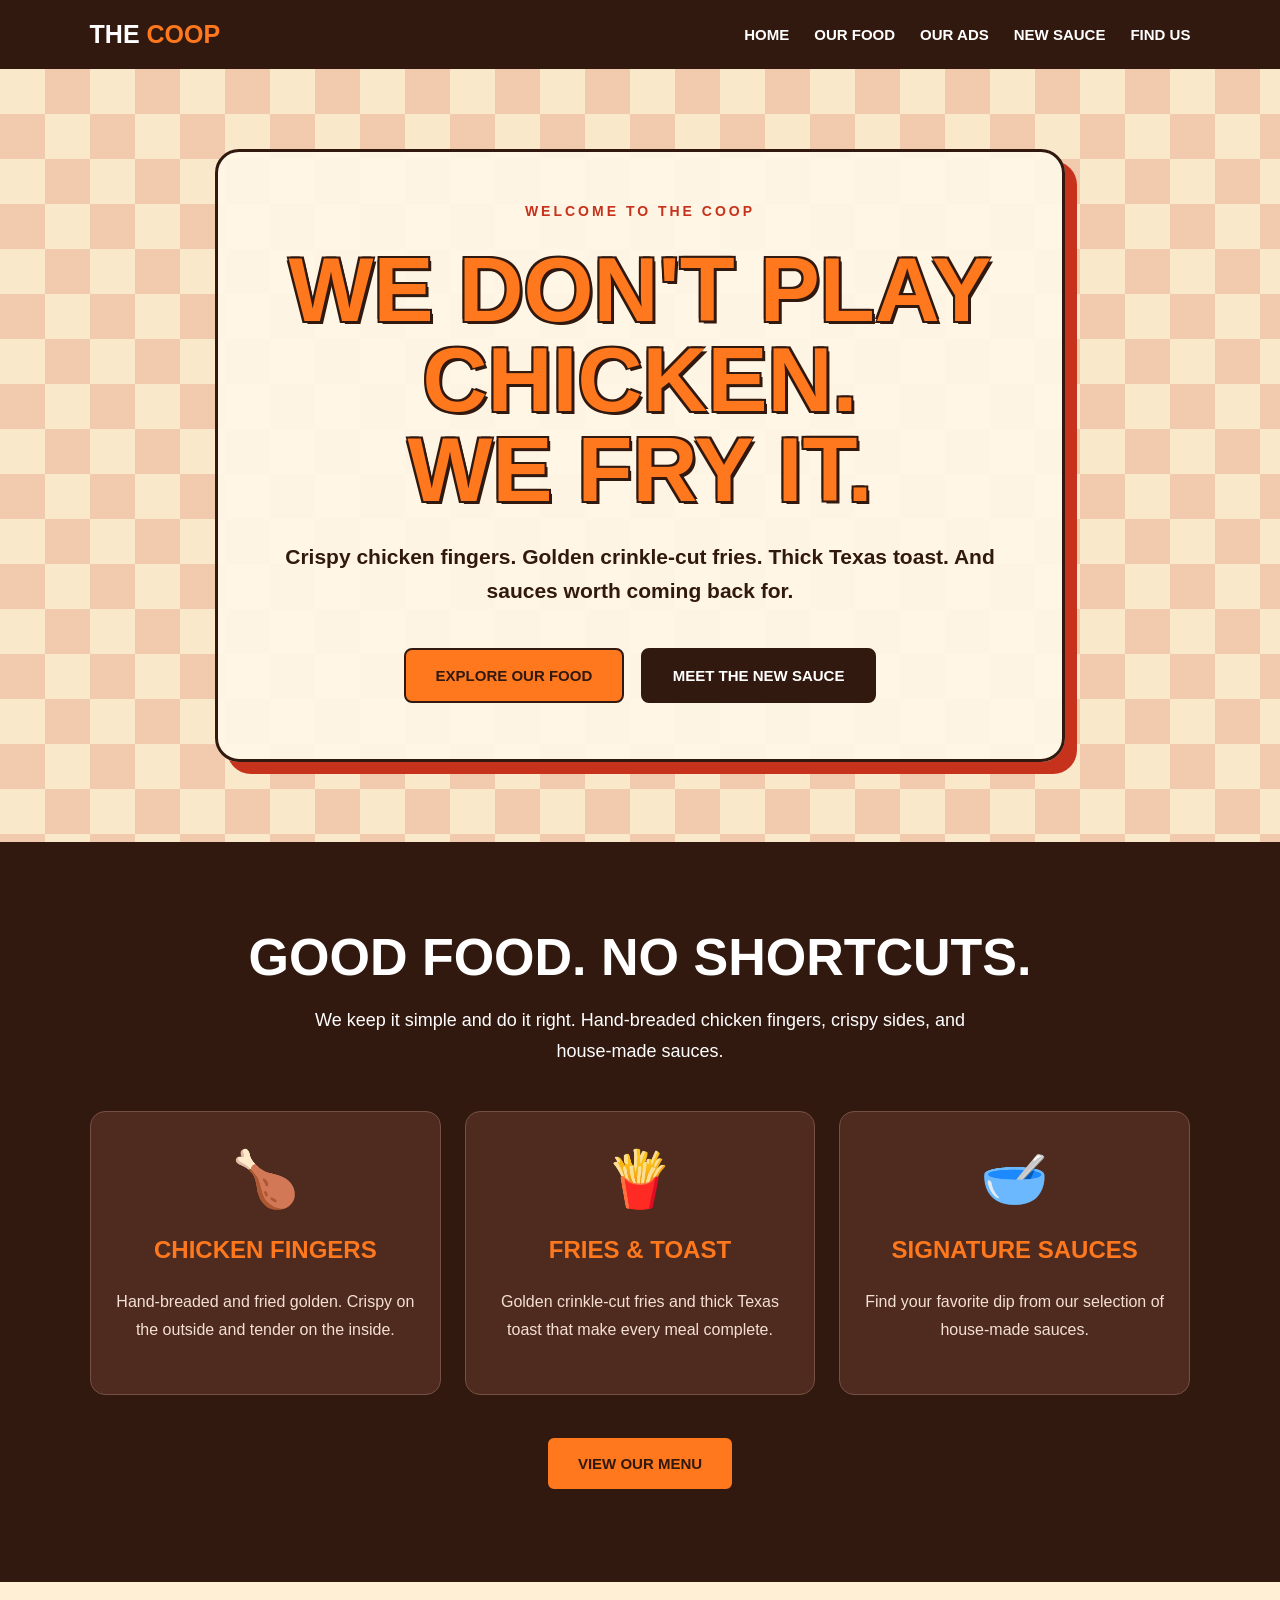
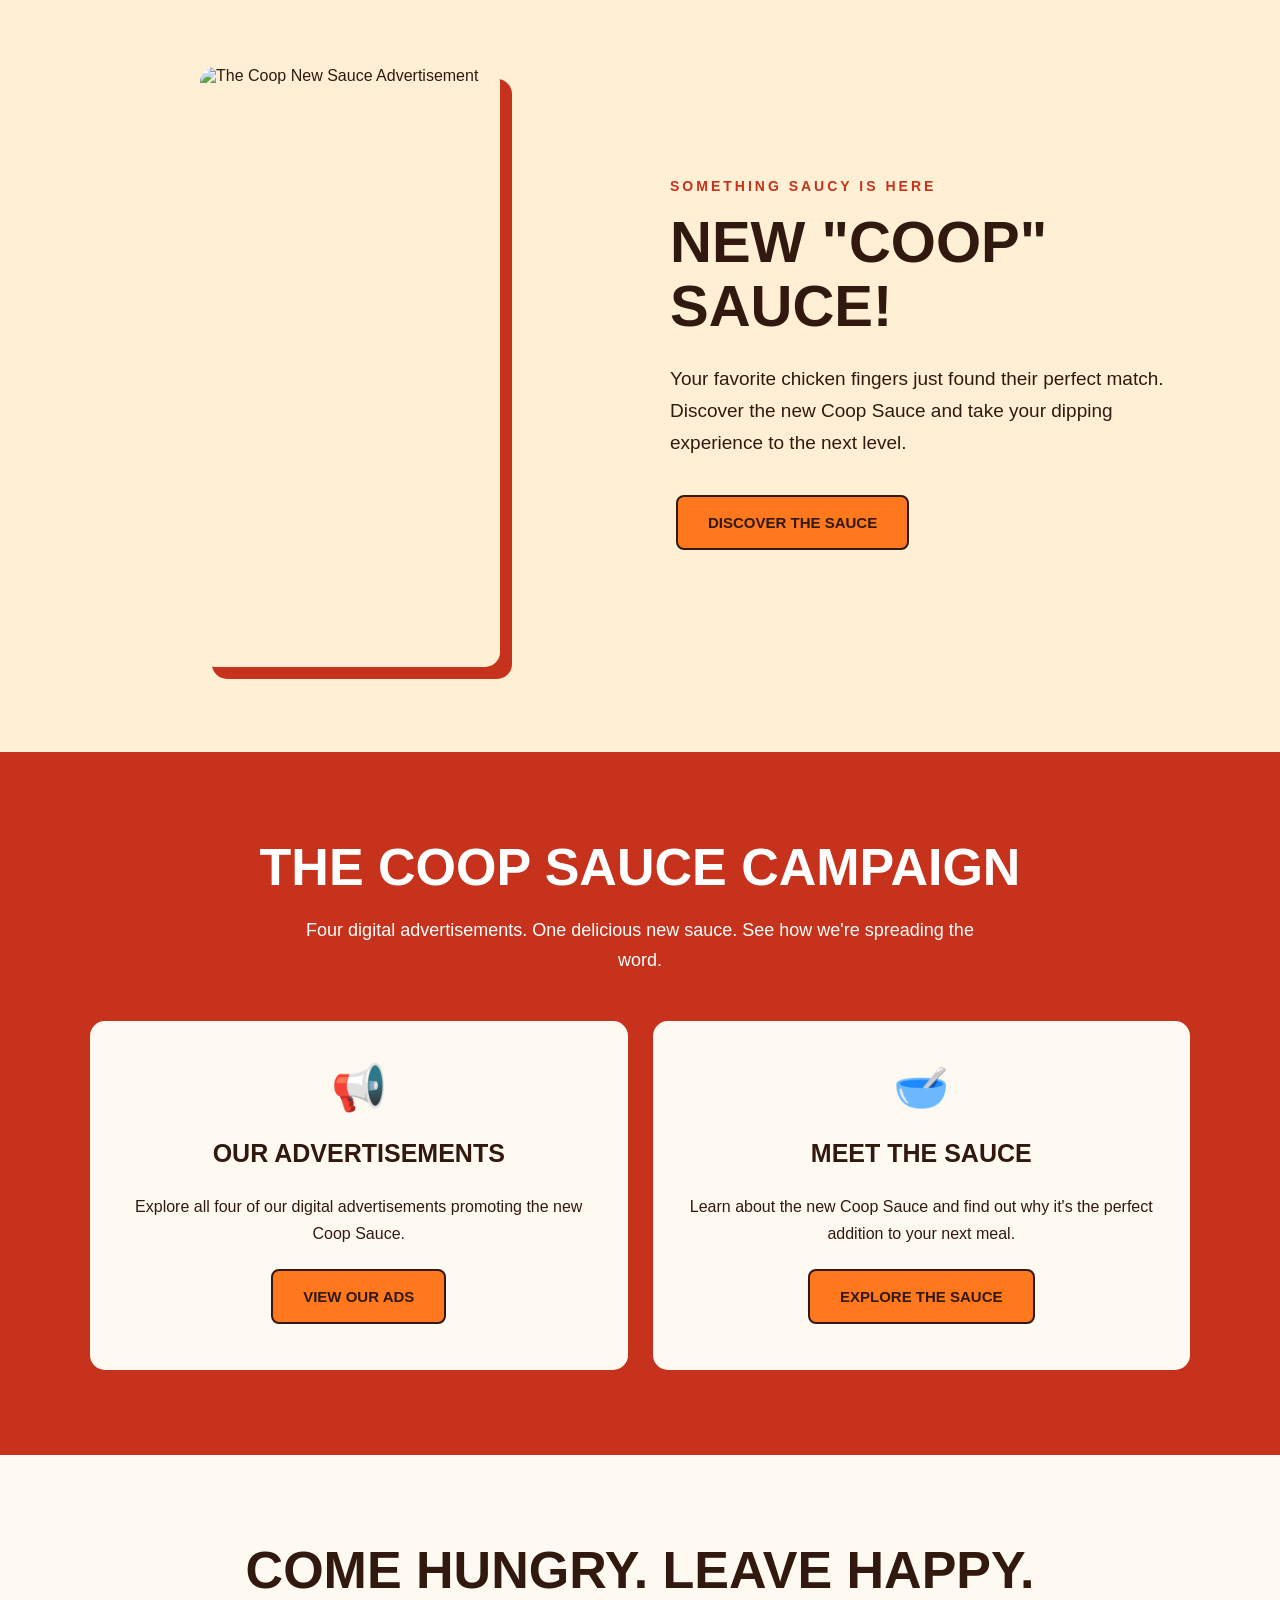
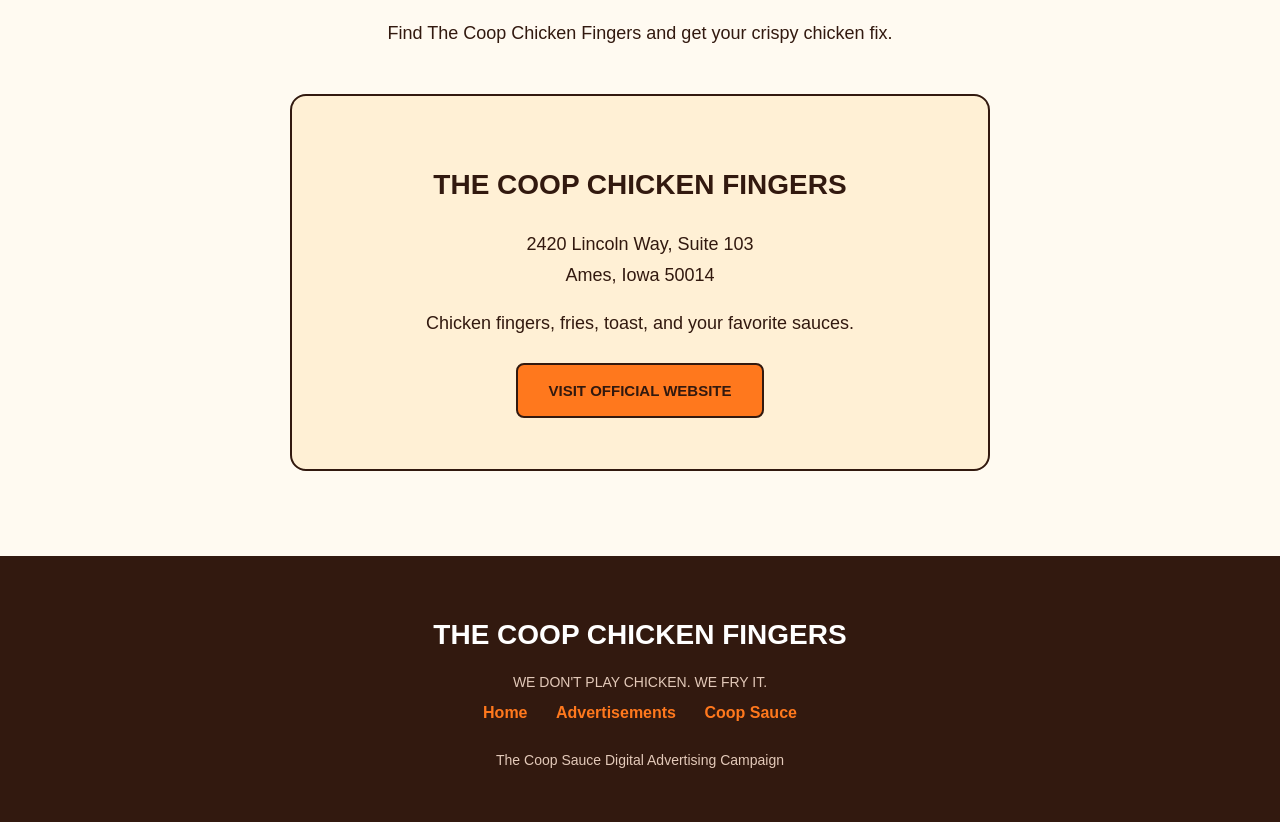
==== commit 989a9a8c: "Refactor index.html for Coop Chicken Fingers site Updated the HTML structure and content to reflect " ====
--- a/index.html
+++ b/index.html
@@ -1,211 +1,681 @@
-```html
+
 <!DOCTYPE html>
 <html lang="en">
-
 <head>
-    <meta charset="UTF-8">
-    <meta name="viewport" content="width=device-width, initial-scale=1.0">
-
-    <title>Elevate | Welcome</title>
-
-    <meta name="description" content="Discover a better way to reach your goals with Elevate. Turn your ideas into meaningful results with simple tools and a fresh perspective.">
-
-    <!-- Connect the external CSS stylesheet -->
-    <link rel="stylesheet" href="style.css">
+<meta charset="UTF-8">
+<meta name="viewport" content="width=device-width, initial-scale=1.0">
+<meta name="description" content="The Coop Chicken Fingers - crispy chicken, golden fries, Texas toast, and signature sauces.">
+<title>The Coop | Chicken Fingers</title>
+
+<style>
+:root {
+  --red: #c6321b;
+  --orange: #ff781d;
+  --cream: #fff0d5;
+  --brown: #32190f;
+  --white: #fffaf1;
+}
+
+* {
+  box-sizing: border-box;
+}
+
+html {
+  scroll-behavior: smooth;
+}
+
+body {
+  margin: 0;
+  font-family: Arial, Helvetica, sans-serif;
+  background: var(--cream);
+  color: var(--brown);
+}
+
+a {
+  text-decoration: none;
+}
+
+nav {
+  background: var(--brown);
+  padding: 20px 7%;
+  display: flex;
+  align-items: center;
+  justify-content: space-between;
+  flex-wrap: wrap;
+  gap: 18px;
+}
+
+.logo {
+  color: white;
+  font-size: 25px;
+  font-weight: 900;
+}
+
+.logo span {
+  color: var(--orange);
+}
+
+.nav-links {
+  display: flex;
+  flex-wrap: wrap;
+  gap: 25px;
+}
+
+.nav-links a {
+  color: white;
+  font-weight: bold;
+  font-size: 15px;
+}
+
+.nav-links a:hover {
+  color: var(--orange);
+}
+
+.hero {
+  min-height: 630px;
+  display: flex;
+  align-items: center;
+  justify-content: center;
+  padding: 80px 20px;
+  text-align: center;
+  background-color: #fae8cb;
+  background-image:
+    linear-gradient(
+      45deg,
+      rgba(195,45,23,.16) 25%,
+      transparent 25%,
+      transparent 75%,
+      rgba(195,45,23,.16) 75%
+    ),
+    linear-gradient(
+      45deg,
+      rgba(195,45,23,.16) 25%,
+      transparent 25%,
+      transparent 75%,
+      rgba(195,45,23,.16) 75%
+    );
+  background-size: 90px 90px;
+  background-position: 0 0, 45px 45px;
+}
+
+.hero-content {
+  max-width: 850px;
+  background: rgba(255,247,232,.94);
+  padding: 50px 35px;
+  border-radius: 24px;
+  border: 3px solid var(--brown);
+  box-shadow: 12px 12px 0 var(--red);
+}
+
+.eyebrow {
+  font-size: 14px;
+  letter-spacing: 3px;
+  font-weight: 900;
+  color: var(--red);
+}
+
+h1 {
+  font-size: clamp(48px, 8vw, 90px);
+  line-height: 1;
+  margin: 25px 0;
+  font-weight: 900;
+  color: var(--orange);
+  text-shadow:
+    3px 3px var(--brown),
+    -2px -2px var(--brown),
+    2px -2px var(--brown),
+    -2px 2px var(--brown);
+}
+
+.hero p {
+  font-size: 21px;
+  font-weight: bold;
+  line-height: 1.6;
+  margin-bottom: 35px;
+}
+
+.button {
+  display: inline-block;
+  background: var(--orange);
+  color: var(--brown);
+  border: 2px solid var(--brown);
+  padding: 17px 30px;
+  border-radius: 8px;
+  font-weight: 900;
+  font-size: 15px;
+  transition: .2s;
+  margin: 6px;
+}
+
+.button:hover {
+  background: #ffab63;
+  transform: translateY(-3px);
+}
+
+.button-dark {
+  background: var(--brown);
+  color: white;
+}
+
+.button-dark:hover {
+  background: #633324;
+}
+
+.section {
+  padding: 85px 20px;
+  text-align: center;
+}
+
+.container {
+  max-width: 1100px;
+  margin: auto;
+}
+
+.section-title {
+  font-size: clamp(32px, 5vw, 52px);
+  font-weight: 900;
+  margin: 0 0 18px;
+}
+
+.section-description {
+  font-size: 18px;
+  line-height: 1.7;
+  max-width: 700px;
+  margin: 0 auto 45px;
+}
+
+.food-section {
+  background: var(--brown);
+  color: white;
+}
+
+.food-grid {
+  display: grid;
+  grid-template-columns: repeat(3, 1fr);
+  gap: 24px;
+}
+
+.food-card {
+  background: #4e2b1e;
+  padding: 35px 23px;
+  border-radius: 15px;
+  border: 1px solid #765044;
+}
+
+.food-icon {
+  font-size: 55px;
+  margin-bottom: 20px;
+}
+
+.food-card h3 {
+  font-size: 24px;
+  color: var(--orange);
+}
+
+.food-card p {
+  color: #f4e0d3;
+  font-size: 16px;
+  line-height: 1.7;
+}
+
+.sauce-section {
+  background: var(--cream);
+}
+
+.sauce-grid {
+  display: grid;
+  grid-template-columns: 1fr 1fr;
+  gap: 60px;
+  align-items: center;
+  text-align: left;
+}
+
+.sauce-photo {
+  display: block;
+  width: 100%;
+  max-width: 300px;
+  height: auto;
+  margin: auto;
+  border-radius: 15px;
+  box-shadow: 12px 12px 0 var(--red);
+}
+
+.sauce-content h2 {
+  font-size: clamp(36px, 5vw, 58px);
+  margin: 15px 0 25px;
+  line-height: 1.1;
+  font-weight: 900;
+}
+
+.sauce-content p {
+  font-size: 19px;
+  line-height: 1.7;
+  margin-bottom: 30px;
+}
+
+.campaign {
+  background: var(--red);
+  color: white;
+}
+
+.campaign-grid {
+  display: grid;
+  grid-template-columns: repeat(2, 1fr);
+  gap: 25px;
+}
+
+.campaign-card {
+  background: var(--white);
+  color: var(--brown);
+  padding: 40px 25px;
+  border-radius: 15px;
+}
+
+.campaign-card h3 {
+  font-size: 25px;
+}
+
+.campaign-card p {
+  font-size: 16px;
+  line-height: 1.7;
+}
+
+.campaign-card .symbol {
+  font-size: 45px;
+}
+
+.location {
+  background: var(--white);
+}
+
+.location-box {
+  background: var(--cream);
+  border: 2px solid var(--brown);
+  padding: 45px 25px;
+  max-width: 700px;
+  margin: auto;
+  border-radius: 16px;
+}
+
+.location-box h3 {
+  font-size: 28px;
+}
+
+.location-box p {
+  font-size: 18px;
+  line-height: 1.7;
+}
+
+footer {
+  background: var(--brown);
+  color: white;
+  text-align: center;
+  padding: 40px 20px;
+}
+
+footer h2 {
+  font-size: 28px;
+}
+
+footer a {
+  color: var(--orange);
+  font-weight: bold;
+  margin: 0 12px;
+}
+
+footer p {
+  color: #e3c9b9;
+  font-size: 14px;
+}
+
+@media (max-width: 750px) {
+  .food-grid,
+  .sauce-grid,
+  .campaign-grid {
+    grid-template-columns: 1fr;
+  }
+
+  nav {
+    justify-content: center;
+    text-align: center;
+  }
+
+  .nav-links {
+    justify-content: center;
+    gap: 15px;
+  }
+
+  .hero {
+    min-height: 550px;
+  }
+
+  .hero-content {
+    padding: 35px 20px;
+  }
+
+  .hero p {
+    font-size: 17px;
+  }
+
+  .section {
+    padding: 60px 18px;
+  }
+
+  .sauce-grid,
+  .sauce-content {
+    text-align: center;
+  }
+}
+</style>
 </head>
 
 <body>
 
-    <!-- NAVIGATION BAR -->
-    <header>
-        <div class="container">
-            <nav aria-label="Main navigation">
-
-                <a href="#home" class="logo">Elevate.</a>
-
-                <ul class="nav-links">
-                    <li><a href="#features">Features</a></li>
-                    <li><a href="#about">About</a></li>
-                    <li><a href="#contact" class="nav-cta">Get Started</a></li>
-                </ul>
-
-            </nav>
-        </div>
-    </header>
-
-
-    <!-- MAIN CONTENT -->
-    <main>
-
-        <!-- HERO SECTION -->
-        <section class="hero" id="home">
-            <div class="container hero-content">
-
-                <!-- Hero Text -->
-                <div class="hero-text">
-
-                    <div class="eyebrow">Welcome to Elevate</div>
-
-                    <h1>Make your next big idea happen.</h1>
-
-                    <p>
-                        Discover a better way to reach your goals.
-                        We help you turn ideas into meaningful results
-                        with simple tools and a fresh perspective.
-                    </p>
-
-                    <a href="#contact" class="button button-primary">
-                        Get Started
-                    </a>
-
-                    <a href="#features" class="button button-secondary">
-                        Learn More
-                    </a>
-
-                </div>
-
-
-                <!-- Hero Graphic -->
-                <div class="hero-image">
-
-                    <div class="hero-image-content">
-
-                        <div class="icon" aria-hidden="true">🚀</div>
-
-                        <h2>Think Bigger.</h2>
-
-                        <p>
-                            Start building something great today.
-                        </p>
-
-                    </div>
-
-                </div>
-
-            </div>
-        </section>
-
-
-
-        <!-- FEATURES SECTION -->
-        <section class="features" id="features">
-
-            <div class="container">
-
-                <h2 class="section-heading">
-                    Everything you need to grow
-                </h2>
-
-                <p class="section-description">
-                    Great results start with the right approach.
-                    Explore the benefits that help you move forward.
-                </p>
-
-
-                <!-- Feature Cards -->
-                <div class="feature-grid">
-
-
-                    <!-- Feature One -->
-                    <article class="feature-card">
-
-                        <div class="feature-icon" aria-hidden="true">
-                            💡
-                        </div>
-
-                        <h3>Fresh Ideas</h3>
-
-                        <p>
-                            Find creative solutions and discover new
-                            opportunities to bring your vision to life.
-                        </p>
-
-                    </article>
-
-
-
-                    <!-- Feature Two -->
-                    <article class="feature-card">
-
-                        <div class="feature-icon" aria-hidden="true">
-                            📈
-                        </div>
-
-                        <h3>Real Progress</h3>
-
-                        <p>
-                            Focus on what matters, track your progress,
-                            and keep moving toward your goals.
-                        </p>
-
-                    </article>
-
-
-
-                    <!-- Feature Three -->
-                    <article class="feature-card">
-
-                        <div class="feature-icon" aria-hidden="true">
-                            🤝
-                        </div>
-
-                        <h3>Better Connections</h3>
-
-                        <p>
-                            Build meaningful relationships and create
-                            opportunities to grow together.
-                        </p>
-
-                    </article>
-
-
-                </div>
-
-            </div>
-
-        </section>
-
-
-
-        <!-- CALL-TO-ACTION SECTION -->
-        <section class="cta-section" id="contact">
-
-            <div class="container">
-
-                <h2>Ready to get started?</h2>
-
-                <p>
-                    Take the first step toward your next big opportunity.
-                </p>
-
-                <a href="mailto:hello@example.com"
-                   class="button button-primary">
-                    Contact Us
-                </a>
-
-            </div>
-
-        </section>
-
-    </main>
-
-
-
-    <!-- FOOTER -->
-    <footer>
-
-        <div class="container">
-
-            <p>
-                &copy; 2026 Elevate. All rights reserved.
-            </p>
-
-        </div>
-
-    </footer>
-
+<!-- NAVIGATION -->
+
+<nav>
+  <a href="index.html" class="logo">
+    THE <span>COOP</span>
+  </a>
+
+  <div class="nav-links">
+    <a href="index.html">HOME</a>
+    <a href="#food">OUR FOOD</a>
+    <a href="ads.html">OUR ADS</a>
+    <a href="landing.html">NEW SAUCE</a>
+    <a href="#location">FIND US</a>
+  </div>
+</nav>
+
+
+<!-- HERO SECTION -->
+
+<section class="hero">
+
+  <div class="hero-content">
+
+    <span class="eyebrow">
+      WELCOME TO THE COOP
+    </span>
+
+    <h1>
+      WE DON'T PLAY CHICKEN.<br>
+      WE FRY IT.
+    </h1>
+
+    <p>
+      Crispy chicken fingers.
+      Golden crinkle-cut fries.
+      Thick Texas toast.
+      And sauces worth coming back for.
+    </p>
+
+    <a href="#food" class="button">
+      EXPLORE OUR FOOD
+    </a>
+
+    <a href="landing.html" class="button button-dark">
+      MEET THE NEW SAUCE
+    </a>
+
+  </div>
+
+</section>
+
+
+<!-- FOOD SECTION -->
+
+<section class="section food-section" id="food">
+
+  <div class="container">
+
+    <h2 class="section-title">
+      GOOD FOOD. NO SHORTCUTS.
+    </h2>
+
+    <p class="section-description">
+      We keep it simple and do it right.
+      Hand-breaded chicken fingers, crispy sides,
+      and house-made sauces.
+    </p>
+
+    <div class="food-grid">
+
+      <div class="food-card">
+
+        <div class="food-icon">🍗</div>
+
+        <h3>CHICKEN FINGERS</h3>
+
+        <p>
+          Hand-breaded and fried golden.
+          Crispy on the outside and tender
+          on the inside.
+        </p>
+
+      </div>
+
+      <div class="food-card">
+
+        <div class="food-icon">🍟</div>
+
+        <h3>FRIES & TOAST</h3>
+
+        <p>
+          Golden crinkle-cut fries and
+          thick Texas toast that make
+          every meal complete.
+        </p>
+
+      </div>
+
+      <div class="food-card">
+
+        <div class="food-icon">🥣</div>
+
+        <h3>SIGNATURE SAUCES</h3>
+
+        <p>
+          Find your favorite dip from
+          our selection of house-made
+          sauces.
+        </p>
+
+      </div>
+
+    </div>
+
+    <div style="margin-top:35px;">
+
+      <a
+        href="https://thecoopchickenfingers.com/menu"
+        target="_blank"
+        rel="noopener noreferrer"
+        class="button"
+      >
+        VIEW OUR MENU
+      </a>
+
+    </div>
+
+  </div>
+
+</section>
+
+
+<!-- NEW COOP SAUCE -->
+
+<section class="section sauce-section">
+
+  <div class="container sauce-grid">
+
+    <div>
+
+      <img
+        src="images/coop-300x600.png"
+        alt="The Coop New Sauce Advertisement"
+        class="sauce-photo"
+        width="300"
+        height="600"
+        loading="lazy"
+      >
+
+    </div>
+
+    <div class="sauce-content">
+
+      <span class="eyebrow">
+        SOMETHING SAUCY IS HERE
+      </span>
+
+      <h2>
+        NEW "COOP" SAUCE!
+      </h2>
+
+      <p>
+        Your favorite chicken fingers
+        just found their perfect match.
+        Discover the new Coop Sauce
+        and take your dipping experience
+        to the next level.
+      </p>
+
+      <a href="landing.html" class="button">
+        DISCOVER THE SAUCE
+      </a>
+
+    </div>
+
+  </div>
+
+</section>
+
+
+<!-- ADVERTISING CAMPAIGN -->
+
+<section class="section campaign">
+
+  <div class="container">
+
+    <h2 class="section-title">
+      THE COOP SAUCE CAMPAIGN
+    </h2>
+
+    <p class="section-description">
+      Four digital advertisements.
+      One delicious new sauce.
+      See how we're spreading the word.
+    </p>
+
+    <div class="campaign-grid">
+
+      <div class="campaign-card">
+
+        <div class="symbol">📢</div>
+
+        <h3>OUR ADVERTISEMENTS</h3>
+
+        <p>
+          Explore all four of our digital
+          advertisements promoting the
+          new Coop Sauce.
+        </p>
+
+        <a href="ads.html" class="button">
+          VIEW OUR ADS
+        </a>
+
+      </div>
+
+      <div class="campaign-card">
+
+        <div class="symbol">🥣</div>
+
+        <h3>MEET THE SAUCE</h3>
+
+        <p>
+          Learn about the new Coop Sauce
+          and find out why it's the perfect
+          addition to your next meal.
+        </p>
+
+        <a href="landing.html" class="button">
+          EXPLORE THE SAUCE
+        </a>
+
+      </div>
+
+    </div>
+
+  </div>
+
+</section>
+
+
+<!-- LOCATION SECTION -->
+
+<section class="section location" id="location">
+
+  <div class="container">
+
+    <h2 class="section-title">
+      COME HUNGRY. LEAVE HAPPY.
+    </h2>
+
+    <p class="section-description">
+      Find The Coop Chicken Fingers
+      and get your crispy chicken fix.
+    </p>
+
+    <div class="location-box">
+
+      <h3>THE COOP CHICKEN FINGERS</h3>
+
+      <p>
+        2420 Lincoln Way, Suite 103<br>
+        Ames, Iowa 50014
+      </p>
+
+      <p>
+        Chicken fingers, fries, toast,
+        and your favorite sauces.
+      </p>
+
+      <a
+        href="https://thecoopchickenfingers.com/"
+        target="_blank"
+        rel="noopener noreferrer"
+        class="button"
+      >
+        VISIT OFFICIAL WEBSITE
+      </a>
+
+    </div>
+
+  </div>
+
+</section>
+
+
+<!-- FOOTER -->
+
+<footer>
+
+  <h2>THE COOP CHICKEN FINGERS</h2>
+
+  <p>WE DON'T PLAY CHICKEN. WE FRY IT.</p>
+
+  <div>
+    <a href="index.html">Home</a>
+    <a href="ads.html">Advertisements</a>
+    <a href="landing.html">Coop Sauce</a>
+  </div>
+
+  <p style="margin-top:30px;">
+    The Coop Sauce Digital Advertising Campaign
+  </p>
+
+</footer>
 
 </body>
-
 </html>
-```
